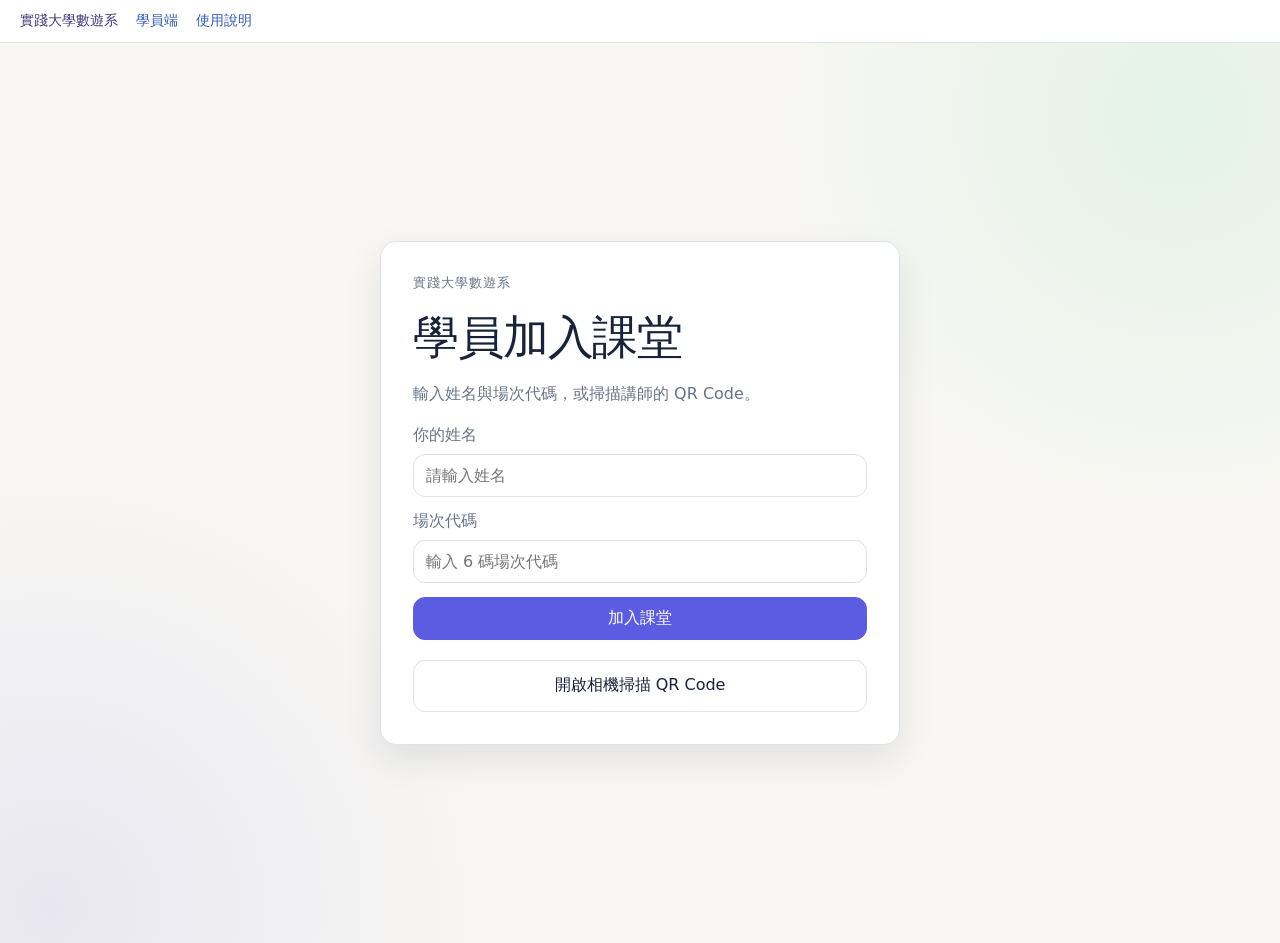
==== index.html @ 3b00f367 "Add student QR scanning and teacher access gate; preview danmaku in floating window" ====
<!doctype html>
<html lang="zh-Hant">
  <head>
    <meta charset="UTF-8" />
    <meta
      http-equiv="Content-Security-Policy"
      content="default-src 'self'; script-src 'self'; style-src 'self' 'unsafe-inline'; img-src 'self' data: blob: https:; media-src 'self' blob: https://*.supabase.co; connect-src 'self' https://*.supabase.co wss://*.supabase.co https://api.supabase.com https://api.openai.com http://127.0.0.1:* ws://127.0.0.1:*; font-src 'self' data:; object-src 'none'; base-uri 'self'; frame-ancestors 'none'; form-action 'self'"
    />
    <link rel="icon" type="image/svg+xml" href="./favicon.svg" />
    <meta name="viewport" content="width=device-width, initial-scale=1.0" />
    <title>實踐大學數遊系｜InterAct 互動教學</title>
    <script defer src="./config.js"></script>
    <script defer src="./web-loader.js?v=student-camera-6"></script>
    <script defer src="./web-presenter.js?v=student-camera-6"></script>
    <script defer src="./vendor/jsQR.js"></script>
    <script defer src="./assets/index-IaEKBqgW.js?v=student-camera-6"></script>
    <link rel="stylesheet" href="./assets/index-Dt1FxeBf.css">
  <link rel="stylesheet" href="./web.css?v=student-camera-6"></head>
  <body>
    <nav class="web-navigation" aria-label="網頁導覽"><strong class="department-brand">實踐大學數遊系</strong><a class="teacher-nav-link" href="#/presenter/new">講師端</a><a href="#/">學員端</a><a href="./使用說明.html" target="_blank" rel="noopener">使用說明</a></nav><div id="root"></div>
  </body>
</html>
---- assets/index-Dt1FxeBf.css ----
:root{--bg:#f8f7f3;--surface:#fff;--surface-subtle:#f1f1ee;--surface-strong:#18223a;--text:#18223a;--muted:#687386;--border:#dfe2e8;--border-strong:#c7ccd6;--primary:#5b5ce2;--primary-dark:#4647c7;--primary-soft:#efefff;--success:#288a62;--success-soft:#e8f6ef;--danger:#d4584e;--danger-dark:#b8423b;--danger-soft:#fff0ee;--share:#259d90;--share-dark:#1e7d73;--share-soft:#e8f8f5;--energy:#c78b20;--energy-dark:#9d6c13;--energy-soft:#fff4d6;--track:#eceef3;--focus-ring:#5b5ce247;--shadow-sm:0 2px 8px #18223a12;--shadow-md:0 14px 36px #18223a1a;--radius-sm:8px;--radius-md:12px;--radius-lg:16px;color:var(--text);font-synthesis:none;text-rendering:optimizelegibility;-webkit-font-smoothing:antialiased;background:0 0;font-family:Inter,Noto Sans TC,Microsoft JhengHei,system-ui,sans-serif}*{box-sizing:border-box}body{background:0 0;margin:0}.desktop-shell{min-height:100vh}.desktop-window-chrome{border-bottom:1px solid var(--border);z-index:50;background:#fffffff7;justify-content:space-between;align-items:center;height:34px;display:flex;position:fixed;top:0;left:0;right:0}.desktop-drag-handle{-webkit-app-region:drag;app-region:drag;color:var(--muted);cursor:move;touch-action:none;-webkit-user-select:none;user-select:none;flex:1;align-self:stretch;align-items:center;gap:7px;padding:0 10px;font-size:12px;font-weight:700;display:flex}.desktop-drag-handle .brand-logo{object-fit:contain;width:auto;height:20px}.desktop-window-actions{-webkit-app-region:no-drag;align-items:center;display:flex}.desktop-window-actions button{color:var(--text);background:0 0;border:0;border-radius:0;width:38px;min-height:33px;padding:0}.desktop-window-actions button:hover{background:var(--track)}.desktop-window-actions button:last-child:hover{background:var(--danger);color:#fff}button,input,select,textarea{font:inherit}button,.primary-link,.file-button{background:var(--primary);border:1px solid var(--primary);border-radius:var(--radius-md);color:#fff;cursor:pointer;touch-action:manipulation;justify-content:center;align-items:center;gap:8px;min-height:42px;padding:10px 14px;text-decoration:none;transition:background-color .16s,border-color .16s,box-shadow .16s,color .16s,transform .12s;display:inline-flex}button svg,.primary-link svg,.file-button svg{stroke-width:2px;flex:none}button:hover,.primary-link:hover,.file-button:hover{background:var(--primary-dark)}button:active,.primary-link:active,.file-button:active{filter:brightness(.96);transform:translateY(1px)}button:focus-visible,.primary-link:focus-visible,.file-button:focus-visible,input:focus-visible,textarea:focus-visible,summary:focus-visible{outline:3px solid var(--focus-ring);outline-offset:2px}button:disabled{cursor:not-allowed;opacity:.55}input,select,textarea{background:var(--surface);border:1px solid var(--border);border-radius:var(--radius-md);color:var(--text);width:100%;padding:11px 12px;transition:border-color .16s,box-shadow .16s}input:hover,select:hover,textarea:hover{border-color:var(--border-strong)}input:focus,select:focus,textarea:focus{border-color:var(--primary);box-shadow:0 0 0 3px var(--focus-ring);outline:none}textarea{resize:vertical;min-height:112px}label{color:var(--muted);text-align:left;gap:8px;display:grid}h1,h2,p{margin:0}h1{letter-spacing:-.025em;font-size:clamp(32px,4vw,44px);line-height:1.12}h2{letter-spacing:-.012em;font-size:18px;line-height:1.2}.home-page,.center-page,.participant-page{background:radial-gradient(circle at 92% 8%, #bfe8d059, transparent 25rem), radial-gradient(circle at 4% 96%, #5b5ce21a, transparent 28rem), var(--bg);min-height:100svh;padding:24px}.home-page,.center-page{justify-content:center;align-items:center;display:flex}.home-content{box-shadow:var(--shadow-md);background:#ffffffd1;border:1px solid #ffffffe0;border-radius:24px;max-width:820px;padding:clamp(28px,6vw,64px)}.lede{color:var(--muted);margin-top:18px;font-size:20px;line-height:1.6}.home-content h1{margin-top:12px}.home-content .eyebrow{color:var(--primary)}.home-actions,.join-form{gap:12px;margin-top:28px;display:flex}.home-actions{justify-content:center}.home-actions .join-form{width:min(100%,520px)}.home-actions .join-form input{flex:1}.home-actions>.primary-link{min-height:48px}.join-form input{min-width:220px}.join-form{margin-top:0}.panel{background:var(--surface);border:1px solid var(--border);border-radius:var(--radius-lg);box-shadow:var(--shadow-md);padding:20px}.form-panel{gap:20px;width:100%;max-width:520px;padding:32px;display:grid}.form-panel>h1{font-size:clamp(32px,5vw,46px)}.form-panel>button{min-height:52px}.manage-sessions-button{width:100%}.caption-setup-fields{border:1px solid var(--border);border-radius:var(--radius-md);gap:14px;margin:0;padding:16px;display:grid}.caption-setup-fields legend{color:var(--text);padding:0 6px;font-weight:800}.caption-language-row{grid-template-columns:repeat(2,minmax(0,1fr));gap:10px;display:grid}.caption-interpretation-toggle,.caption-language-options label{color:var(--text);align-items:center;gap:8px;display:flex}.caption-interpretation-toggle input,.caption-language-options input{accent-color:var(--primary);width:18px;height:18px}.caption-language-options{grid-template-columns:repeat(2,minmax(0,1fr));gap:8px;display:grid}.caption-cost-note{font-size:12px;line-height:1.5}.interpretation-audio-toggle{background:var(--primary-soft);border-radius:var(--radius-sm);border:1px solid #288e7140;padding:11px 12px}.form-heading-icon,.heading-icon,.metric-icon{background:var(--primary-soft);color:var(--primary);border-radius:10px;justify-content:center;align-items:center;display:inline-flex}.form-heading-icon{width:48px;height:48px}.heading-icon{width:28px;height:28px}.qr-heading-logo{object-fit:contain;width:20px;height:20px}.metric-icon{background:var(--success-soft);color:var(--success);width:34px;height:34px}.notice{background:var(--energy-soft);border-radius:var(--radius-md);color:var(--energy-dark);text-align:left;z-index:20;border:1px solid #c78b204d;gap:4px;max-width:520px;padding:12px 14px;display:grid;position:fixed;top:24px;left:24px}.eyebrow,.muted{color:var(--muted)}.eyebrow{letter-spacing:.08em;text-transform:uppercase;font-size:13px;font-weight:700}.error{color:var(--danger)}.success{color:var(--success)}.presenter-page{background:0 0;min-height:100svh;position:relative}.desktop-shell .center-page{padding-top:58px}.desktop-shell .presenter-page{overscroll-behavior:contain;touch-action:pan-y;gap:10px;height:100vh;min-height:0;padding:5px;display:grid;overflow:hidden auto}.desktop-shell .presenter-page:not(.controls-open){overflow-y:hidden}.desktop-shell .qr-floating{width:100%;min-width:0;max-height:none;position:static;top:auto;right:auto}.desktop-shell .presenter-page:not(.controls-open) .qr-panel,.desktop-shell .presenter-page:not(.controls-open) .qr-box{width:100%;min-width:0}.desktop-shell .presenter-page:not(.controls-open) .qr-box svg{width:156px;max-width:100%;height:auto}.desktop-shell .presenter-page.controls-open .qr-floating{width:100%}.desktop-shell .presenter-page.settings-open{grid-template-columns:minmax(0,680px) 420px}.desktop-shell .presenter-page.settings-open .qr-floating,.desktop-shell .presenter-page.settings-open .presenter-controls-overlay{grid-column:2}.desktop-shell .presenter-page.settings-open .presenter-settings-backdrop{background:0 0;justify-content:flex-start;align-items:flex-start;padding:5px 10px 5px 5px;inset:0 440px 0 0}.desktop-shell .presenter-page.settings-open .presenter-settings-modal{max-width:none;max-height:calc(100vh - 10px);overflow-y:auto}.desktop-shell .presenter-page.controls-open .qr-panel{justify-items:center;width:100%}.desktop-shell .presenter-page.controls-open .qr-panel .panel-heading{justify-content:center;width:100%;position:relative}.desktop-shell .presenter-page.controls-open .qr-window-actions{position:absolute;right:0}.desktop-shell .presenter-controls-overlay{width:100%;max-height:none;box-shadow:none;background:0 0;border:0;padding:0;position:static;top:auto;right:auto;overflow:visible}.desktop-shell .presenter-page.selecting-capture{padding:0;display:block;overflow:hidden}.stage{pointer-events:none;justify-content:center;align-items:center;min-height:100svh;padding:32px;display:flex;position:relative;overflow:hidden}.stage h1{color:#fff;text-align:center;max-width:900px;font-size:64px}.stage-image{object-fit:contain;max-width:100%;max-height:92svh}.presenter-controls-overlay{background:var(--bg);border-left:1px solid var(--border);overscroll-behavior:contain;z-index:3;gap:14px;width:360px;max-height:calc(100svh - 24px);padding:14px;display:grid;position:fixed;top:244px;right:16px;overflow:auto;box-shadow:-20px 0 48px #18223a33}.qr-floating{z-index:5;touch-action:manipulation;width:230px;position:fixed;top:16px;right:16px}.presenter-page.controls-open .qr-floating{width:360px}.presenter-page.controls-open .qr-panel{justify-items:center;width:100%}.presenter-page.controls-open .qr-panel .panel-heading{justify-content:center;width:100%}.qr-floating .qr-panel{grid-template-columns:minmax(0,1fr);gap:4px;padding:8px}.qr-floating .qr-panel>*{min-width:0}.qr-floating .qr-box,.qr-floating .join-url{justify-self:stretch;width:100%}.qr-floating .qr-box svg{width:172px;height:172px;display:block}.qr-floating .join-url{display:block}.panel-heading{justify-content:space-between;align-items:center;gap:12px;display:flex}.qr-panel .panel-heading{gap:8px}.qr-panel .panel-heading h2{white-space:nowrap;align-items:center;gap:6px;min-width:0;display:flex;overflow:hidden}.desktop-shell .qr-panel .panel-heading{-webkit-app-region:drag;app-region:drag;cursor:move;touch-action:none;-webkit-user-select:none;user-select:none}.desktop-shell .qr-box{cursor:pointer;touch-action:manipulation}.desktop-shell .qr-panel .panel-heading h2{white-space:nowrap;font-size:15px}.qr-window-actions{-webkit-app-region:no-drag;flex:none;align-items:center;gap:2px;margin-top:2px;margin-right:2px;display:flex}.qr-window-actions button{border-radius:var(--radius-sm);color:var(--text);background:0 0;border:0;justify-content:center;align-items:center;width:28px;min-height:30px;padding:0;display:flex}.qr-window-actions button:hover{background:var(--track)}.qr-window-actions button:last-child:hover{background:var(--danger);color:#fff}.code,.status{background:var(--track);color:var(--text);border-radius:999px;padding:4px 8px;font-size:13px;font-weight:700}.status.active{background:var(--success-soft);color:var(--success)}.status.stopped{background:var(--danger-soft);color:var(--danger-dark)}.qr-panel,.control-panel,.result-panel,.message-form{gap:12px;display:grid}.qr-box{justify-content:center;display:flex}.join-url{color:var(--muted);overflow-wrap:anywhere;text-align:center;font-size:12px}.desktop-shell .join-url{text-overflow:ellipsis;white-space:nowrap;font-size:12px;line-height:1.2;overflow:hidden}.ghost-button{background:var(--surface);border-color:var(--border);color:var(--text)}.ghost-button:hover{background:var(--surface-subtle);border-color:var(--border-strong)}.end-class-button{background:var(--surface);color:var(--danger);border-color:#d4584e6b;width:100%}.end-class-button:hover{background:var(--danger-soft);border-color:var(--danger)}.control-toggle-row{grid-template-columns:repeat(2,minmax(0,1fr));gap:8px;display:grid}.control-toggle-row button{min-width:0;padding:10px 6px;font-size:13px}.control-section{border-top:1px solid var(--border);gap:9px;padding-top:12px;display:grid}.control-section-label{color:var(--muted);letter-spacing:.06em;align-items:center;gap:6px;font-size:12px;font-weight:800;display:flex}.control-toggle{background:var(--surface);border-color:var(--border);color:var(--muted);text-align:left;grid-template-columns:18px minmax(0,1fr) auto;justify-content:stretch;gap:4px;display:grid}.control-toggle:hover{background:var(--surface-subtle);border-color:var(--border-strong)}.control-toggle b{background:var(--track);color:var(--muted);border-radius:999px;padding:3px 7px;font-size:11px}.control-toggle.is-active{background:var(--success-soft);color:var(--success);border-color:#288a6247}.control-toggle.is-active b{background:var(--surface);color:var(--success)}.control-action-grid{grid-template-columns:repeat(2,minmax(0,1fr));gap:8px;display:grid}.control-action-grid>:last-child:nth-child(odd){flex-direction:row;grid-column:1/-1;min-height:50px}.control-action{background:var(--surface);border-color:var(--border);color:var(--text);flex-direction:column;min-height:76px;padding:10px 8px;font-size:13px}.control-action:hover{background:var(--surface-subtle);border-color:var(--border-strong)}.control-action-icon{background:var(--track);border-radius:9px;justify-content:center;align-items:center;width:34px;height:34px;display:inline-flex}.share-action .control-action-icon{background:var(--share-soft);color:var(--share)}.share-action:hover{background:var(--share-soft);border-color:#259d9047}.energy-control-action .control-action-icon{background:var(--energy-soft);color:var(--energy)}.caption-control-action.is-active{background:var(--primary);border-color:var(--primary);color:#fff}.caption-control-action.is-active .control-action-icon{color:#fff;background:#ffffff2e}.caption-control-error{margin:0;font-size:12px;line-height:1.45}.live-caption-overlay{color:#fff;pointer-events:none;z-index:4;background:#0a0f1ceb;border:1px solid #fff3;justify-content:center;align-items:center;gap:14px;width:max-content;max-width:min(920px,100vw - 48px);padding:14px 18px;display:flex;position:fixed;left:50%;box-shadow:0 12px 32px #00000047}.live-caption-overlay.caption-position-bottom{top:auto;bottom:18px;transform:translate(-50%)}.live-caption-overlay.caption-position-top{top:18px;bottom:auto;transform:translate(-50%)}.live-caption-overlay.caption-position-center{top:50%;bottom:auto;transform:translate(-50%,-50%)}.live-caption-language{color:#b9f2e8;flex:none;align-items:center;gap:6px;font-size:13px;font-weight:800;display:inline-flex}.live-caption-overlay p{overflow-wrap:anywhere;text-align:center;white-space:normal;max-width:100%;margin:0;font-size:clamp(20px,2.4vw,32px);line-height:1.35}.participant-language-switcher{bottom:max(18px, env(safe-area-inset-bottom));right:max(18px, env(safe-area-inset-right));z-index:60;justify-items:end;gap:8px;display:grid;position:fixed}.participant-language-button{background:var(--surface-strong);box-shadow:var(--shadow-lg);color:#fff;border:1px solid #ffffff2e;border-radius:999px;align-items:center;gap:7px;min-height:48px;padding:10px 14px;display:inline-flex}.participant-language-menu{background:var(--surface);border:1px solid var(--border);border-radius:var(--radius-md);box-shadow:var(--shadow-lg);min-width:170px;padding:6px;display:grid;overflow:hidden}.participant-language-menu button{color:var(--text);text-align:left;background:0 0;border:0;justify-content:space-between;align-items:center;padding:10px 12px;display:flex}.participant-language-menu button:hover,.participant-language-menu button[aria-checked=true]{background:var(--primary-soft);color:var(--primary-dark)}.desktop-overlay-root .live-caption-overlay{border-radius:var(--radius-md);box-shadow:var(--shadow-sm);color:var(--text);z-index:3;background:#ffffffe0;border:1px solid #dfe2e8d9;align-items:center;width:max-content;max-width:min(1400px,100vw - 96px);padding:12px 18px;left:50%}.desktop-overlay-root .live-caption-overlay.caption-position-bottom{bottom:48px}.desktop-overlay-root .live-caption-overlay.caption-position-top{top:48px}.desktop-overlay-root .live-caption-language{color:var(--share-dark);font-size:16px}.desktop-overlay-root .live-caption-overlay p{width:auto;font-size:clamp(28px,3vw,48px)}.energy-control-action:hover{background:var(--energy-soft);border-color:#c78b204d}.control-footer-actions{gap:8px;display:grid}.stop-question-button{background:var(--surface);border-color:var(--border);color:var(--text)}.stop-question-button:hover{background:var(--surface-subtle);border-color:var(--border-strong)}.exit-ticket-button{background:var(--primary-soft);color:var(--primary-dark);border-color:#5b5ce240}.exit-ticket-button:hover{border-color:var(--primary);background:#e5e5ff}.question-history{gap:10px;padding:10px;display:grid}.question-history-toggle{background:var(--surface);border-color:var(--border);color:var(--text);text-align:left;grid-template-columns:22px minmax(0,1fr) auto 22px;width:100%;display:grid}.question-history-toggle:hover{background:var(--track)}.question-history-toggle strong{background:var(--track);text-align:center;border-radius:999px;min-width:24px;padding:2px 7px}.question-history-list{gap:6px;display:grid}.question-history-item{background:var(--surface);border-color:var(--border);color:var(--text);text-align:left;grid-template-columns:auto minmax(0,1fr) auto;justify-content:stretch;gap:2px;width:100%;min-height:48px;display:grid}.question-history-item:hover{background:var(--track)}.question-history-item.selected{background:var(--primary-soft);border-color:#5b5ce266}.question-history-item span,.question-history-item small{color:var(--muted);font-size:12px}.question-history-item small{text-align:right}.question-history-return{background:var(--surface-strong);border-color:var(--surface-strong);min-height:38px}.question-heading-actions{align-items:center;gap:8px;display:flex}.question-unanswered-draw{justify-content:center;align-items:center;width:48px;height:48px;padding:0;display:inline-flex}.file-button input{display:none}.metric{align-items:center;gap:8px;font-weight:700;display:flex}.metric-row{justify-content:space-between;align-items:center;display:flex}.metric-actions{align-items:center;gap:6px;display:flex}.metric-action{min-width:40px;min-height:36px;padding:6px}.buzzer-menu-button.active{background:var(--danger);border-color:var(--danger);color:#fff}.energy-action{color:var(--energy-dark)}.energy-action:hover{background:var(--energy-soft);border-color:#c78b2059}.participant-break{background:var(--energy-soft);border-color:var(--energy);align-items:center;gap:14px;display:flex}.participant-break-icon{background:var(--energy-dark);color:#fff;border-radius:50%;flex:none;justify-content:center;align-items:center;width:46px;height:46px;display:flex}.participant-break h2{margin:0;font-size:20px}.participant-break p{color:var(--muted);margin:4px 0 0}.danmaku-layer{pointer-events:none;z-index:2;position:fixed;inset:0;overflow:hidden}.danmaku-item{border-radius:var(--radius-md);box-shadow:var(--shadow-sm);color:var(--text);text-overflow:clip;white-space:nowrap;background:#ffffffe0;border:1px solid #dfe2e8d9;width:max-content;max-width:none;padding:8px 14px;font-size:24px;font-weight:700;animation-name:danmaku-move;animation-timing-function:linear;position:absolute;left:100%;overflow:visible}.danmaku-measure{visibility:hidden;animation:none;top:0;left:0}@keyframes danmaku-move{0%{transform:translate(0)}to{transform:translate(calc(-100vw - 100%))}}.option-results{gap:10px;display:grid}.bar-row{grid-template-columns:82px minmax(0,1fr) 60px;align-items:center;gap:8px;display:grid}.bar-track{background:var(--track);border-radius:999px;height:12px;overflow:hidden}.bar-fill{background:var(--primary);height:100%}.correct-option{background:var(--success);border-color:var(--success)}.correctness{background:var(--success-soft);border-radius:var(--radius-md);color:var(--success);border:1px solid #288a6233;justify-content:space-between;align-items:center;padding:12px;display:flex}.ai-analysis-panel,.analysis-content,.analysis-content section,.analysis-content details{gap:10px;display:grid}.ai-analysis-panel .panel-heading{align-items:flex-start}.ai-analysis-panel .panel-heading h2{align-items:center;gap:7px;display:flex}.analysis-content{border-top:1px solid var(--border);padding-top:12px}.analysis-content h3,.analysis-content h4{letter-spacing:0;margin:0}.analysis-content h3{font-size:16px}.analysis-content h4{margin-top:4px;font-size:14px}.analysis-content details{border-top:1px solid var(--border);padding-top:10px}.analysis-content summary{cursor:pointer;font-weight:700}.analysis-list{gap:6px;margin:0;padding-left:20px;display:grid}.ai-suggestion{background:var(--primary-soft);border-radius:var(--radius-md);border:1px solid #5b5ce240;flex-wrap:wrap;align-items:center;gap:8px;padding:10px;display:flex}.ai-suggestion .ghost-button{margin-left:auto}.modal-backdrop{overscroll-behavior:contain;touch-action:pan-y;z-index:10;background:#18223a9e;justify-content:center;align-items:flex-start;padding:24px;display:flex;position:fixed;inset:0;overflow-y:auto}.modal{background:var(--surface);border-radius:var(--radius-lg);border:1px solid #ffffff8c;gap:14px;width:100%;max-width:520px;margin:auto;padding:20px;display:grid;box-shadow:0 24px 72px #18223a40}.confirm-backdrop{z-index:40}.confirm-dialog{max-width:500px}.confirm-dialog-heading{grid-template-columns:42px minmax(0,1fr) 40px;align-items:flex-start;gap:12px;display:grid}.confirm-dialog-heading>span{background:var(--danger-soft);color:var(--danger);border-radius:10px;justify-content:center;align-items:center;width:42px;height:42px;display:inline-flex}.confirm-dialog-heading p{color:var(--muted);margin-top:6px;line-height:1.6}.confirm-dialog-actions{flex-wrap:wrap;justify-content:flex-end;gap:10px;display:flex}.confirm-dialog-actions>button{flex:140px}.danger-button{background:var(--danger);border-color:var(--danger)}.danger-button:hover{background:var(--danger-dark);border-color:var(--danger-dark)}.pause-button{background:var(--energy);border-color:var(--energy);color:#fff}.pause-button:hover{background:var(--energy-dark);border-color:var(--energy-dark);color:#fff}.danger-ghost-button{background:var(--surface);color:var(--danger);border-color:#d4584e6b}.danger-ghost-button:hover{background:var(--danger-soft);border-color:var(--danger)}.session-manager-modal{max-width:820px;max-height:min(780px,100svh - 48px);overflow:auto}.session-manager-heading-actions,.managed-session-actions{flex-wrap:wrap;align-items:center;gap:8px;display:flex}.session-manager-content,.session-manager-content>section,.managed-session-list{gap:12px;display:grid}.session-manager-content{gap:22px}.session-manager-content>section>h3{align-items:center;gap:8px;display:flex}.session-manager-content>section>h3 span{background:var(--track);border-radius:999px;padding:3px 7px;font-size:12px}.managed-session-item{border:1px solid var(--border);border-radius:var(--radius-md);grid-template-columns:minmax(0,1fr) auto;align-items:center;gap:14px;padding:14px;display:grid}.managed-session-meta{gap:6px;min-width:0;display:grid}.managed-session-meta>div{flex-wrap:wrap;align-items:center;gap:8px;display:flex}.managed-session-meta h3{overflow-wrap:anywhere}.managed-session-meta p,.session-manager-loading{color:var(--muted);font-size:13px}.session-manager-loading{justify-content:center;align-items:center;gap:8px;min-height:160px;display:flex}.status.ended{background:var(--track);color:var(--muted)}.question-modal{max-width:560px}.capture-preview{background:var(--surface-strong);border-radius:var(--radius-md);object-fit:contain;width:100%;max-height:280px}.type-grid{grid-template-columns:repeat(2,minmax(0,1fr));gap:8px;display:grid}.type-grid .send-screen-type{grid-column:auto}.selected-type{background:var(--primary);border-color:var(--primary);color:#fff}.selected-type:hover,.selected-type:focus-visible{background:var(--primary-dark);border-color:var(--primary-dark);color:#fff}.type-grid .ghost-button{min-height:48px}.option-editor{gap:10px;display:grid}.question-prompt-field{gap:7px;display:grid}.custom-quiz-editor{gap:14px;display:grid}.custom-quiz-settings-row{grid-template-columns:repeat(2,minmax(0,1fr));gap:12px;display:grid}.custom-quiz-settings-row label{gap:7px;font-weight:700;display:grid}.custom-quiz-hint{margin:-4px 0 0;font-size:13px}.custom-quiz-result .result-heading,.quiz-status-heading,.quiz-graded-item>div{justify-content:space-between;align-items:center;gap:16px;display:flex}.custom-quiz-result .eyebrow,.quiz-grading-note{align-items:center;gap:7px;display:flex}.custom-quiz-heading-actions{flex:none;align-items:center;gap:8px;display:flex}.custom-quiz-heading-actions .icon-button{border-radius:10px;min-width:38px;min-height:38px;padding:7px}.quiz-result-stats{grid-template-columns:repeat(3,1fr);gap:12px;margin:18px 0;display:grid}.quiz-result-stats>div{background:var(--surface-soft);border-radius:16px;flex-direction:column;padding:14px;display:flex}.quiz-result-stats strong{font-size:1.45rem}.quiz-attempt-list,.custom-quiz-form{gap:14px;display:grid}.presenter-quiz-review-hint{color:var(--muted);margin:0 0 12px;font-size:13px}.presenter-quiz-inline-review{max-height:440px;margin-bottom:18px;padding-right:4px;overflow:auto}.presenter-quiz-review-list{gap:12px;display:grid}.presenter-quiz-review-item{background:var(--surface-soft);border:1px solid var(--border);border-radius:14px;gap:12px;padding:14px;display:grid}.presenter-quiz-question-heading{grid-template-columns:28px minmax(0,1fr) auto;align-items:flex-start;gap:10px;line-height:1.45;display:grid}.presenter-quiz-question-heading>span{background:var(--primary);color:#fff;border-radius:50%;place-items:center;width:28px;height:28px;font-size:13px;display:grid}.presenter-quiz-question-heading small{color:var(--muted);white-space:nowrap}.presenter-quiz-options{gap:8px;display:grid}.presenter-quiz-options button{border-color:var(--border);color:var(--text);text-align:left;background:#fff;justify-content:flex-start;align-items:center;gap:10px;width:100%;min-height:42px;padding:9px 12px;font-weight:500;display:flex}.presenter-quiz-options button.selected{background:var(--primary-soft);border-color:var(--primary);color:var(--primary)}.presenter-answer-marker{border:1px solid;border-radius:50%;flex:0 0 22px;place-items:center;width:22px;height:22px;display:grid}.presenter-reference-answer{gap:8px;display:grid}.presenter-reference-answer label{color:var(--muted);font-size:13px;font-weight:700}.presenter-reference-answer textarea{min-height:76px}.presenter-reference-answer button{justify-self:end}.custom-quiz-review-backdrop{z-index:120;background:#18223aad;justify-content:center;align-items:center;padding:3vh 3vw;display:flex;position:fixed;inset:0}.custom-quiz-review-modal{background:var(--surface);border:1px solid #ffffffa6;border-radius:22px;grid-template-rows:auto minmax(0,1fr);width:80vw;height:80vh;display:grid;overflow:hidden;box-shadow:0 28px 90px #18223a59}.custom-quiz-review-modal>header{border-bottom:1px solid var(--border);justify-content:space-between;align-items:flex-start;gap:18px;padding:18px 20px;display:flex}.custom-quiz-review-modal h2,.custom-quiz-review-modal h3,.custom-quiz-review-modal p{margin:0}.custom-quiz-review-content{grid-template-columns:minmax(280px,.8fr) minmax(360px,1.2fr);gap:18px;min-height:0;padding:18px;display:grid}.custom-quiz-source-panel,.custom-quiz-question-panel{background:var(--surface-soft);border:1px solid var(--border);border-radius:16px;min-height:0;padding:16px;overflow:auto}.custom-quiz-source-panel img{border-radius:12px;max-width:100%;height:auto;margin-top:12px;display:block}.custom-quiz-question-panel>h3{margin-bottom:12px}.custom-quiz-native-page{background:var(--background);grid-template-rows:auto minmax(0,1fr);height:100vh;display:grid;overflow:hidden}.custom-quiz-native-page>header{-webkit-app-region:drag;background:var(--surface);border-bottom:1px solid var(--border);justify-content:space-between;align-items:flex-start;gap:18px;padding:18px 22px;display:flex}.custom-quiz-native-page>header h1,.custom-quiz-native-page>header p{margin:0}.custom-quiz-native-page>header h1{margin-top:4px;font-size:clamp(1.35rem,2vw,2rem)}.custom-quiz-native-page>header button{-webkit-app-region:no-drag}.custom-quiz-native-content{grid-template-columns:minmax(320px,.85fr) minmax(440px,1.15fr);gap:20px;min-height:0;padding:20px;display:grid}.custom-quiz-native-content .custom-quiz-source-panel,.custom-quiz-native-content .custom-quiz-question-panel{background:var(--surface)}.custom-quiz-native-content h2{margin:0 0 12px}.custom-quiz-native-error,.custom-quiz-native-loading{margin:24px}.quiz-attempt-list article,.quiz-graded-item,.custom-quiz-item{border:1px solid var(--border);background:#fff;border-radius:16px;padding:16px}.quiz-attempt-list article>div{justify-content:space-between;gap:12px;display:flex}.quiz-attempt-list p,.quiz-graded-item p,.quiz-overall-feedback{margin:8px 0 0}.participant-custom-quiz{gap:18px;display:grid}.quiz-status-heading{justify-content:flex-start}.quiz-status-heading h2,.quiz-status-heading p{margin:0}.quiz-total-score{color:var(--primary);margin-left:auto;font-size:1.7rem}.custom-quiz-item{min-width:0;margin:0}.custom-quiz-item legend{align-items:flex-start;gap:10px;width:100%;padding:0 4px 10px;font-weight:650;display:flex}.custom-quiz-item legend>span{background:var(--primary);color:#fff;border-radius:50%;flex:0 0 30px;place-items:center;width:30px;height:30px;display:grid}.custom-quiz-item legend small{color:var(--muted);white-space:nowrap;margin-left:auto}.custom-quiz-item>input,.custom-quiz-item>textarea{width:100%}.quiz-choice-list{gap:9px;display:grid}.quiz-choice-list label{border:1px solid var(--border);cursor:pointer;border-radius:13px;align-items:center;gap:10px;padding:12px 14px;display:flex}.quiz-choice-list input[type=radio]{accent-color:var(--primary);flex:0 0 20px;width:20px;height:20px;min-height:20px;margin:0;padding:0}.quiz-choice-list label>span{flex:auto;min-width:0;line-height:1.45}.quiz-choice-list label.selected{background:var(--primary-soft);border-color:var(--primary)}.option-edit-row{grid-template-columns:minmax(0,1fr) 44px;gap:8px;display:grid}.icon-button{min-height:40px;padding:8px}.capture-selection-layer{cursor:crosshair;overscroll-behavior:none;touch-action:none;-webkit-user-select:none;user-select:none;z-index:100;position:fixed;inset:0}.capture-selection-hint{color:#fff;background:#18223ae0;border:1px solid #fff3;border-radius:999px;padding:10px 16px;font-weight:700;position:fixed;top:20px;left:50%;transform:translate(-50%)}.capture-selection-box{border:2px solid var(--primary);background:#5b5ce224;position:fixed;box-shadow:0 0 0 9999px #18223a17}.modal-actions{justify-content:flex-end;gap:10px;display:flex}.participant-page{gap:18px;max-width:720px;margin:0 auto;padding-top:32px;display:grid}.participant-live-captions{background:var(--surface-strong);color:#fff;gap:14px;display:grid}.participant-caption-heading{justify-content:space-between;align-items:center;display:flex}.participant-caption-heading>span{color:#b9f2e8;align-items:center;gap:7px;font-weight:800;display:inline-flex}.participant-caption-heading select{color:#fff;background:#ffffff1f;border-color:#ffffff3d;max-width:180px;padding:8px 10px}.participant-caption-heading option{color:var(--text)}.participant-live-captions>p{min-height:33px;font-size:22px;font-weight:750;line-height:1.5}.participant-interpretation-audio{gap:12px;display:grid}.participant-interpretation-heading{justify-content:space-between;align-items:center;display:flex}.participant-interpretation-heading>span{color:var(--primary-dark);align-items:center;gap:7px;font-weight:850;display:inline-flex}.participant-interpretation-heading .interpretation-speaker-test{color:var(--success);background:0 0;border:0;border-radius:50%;justify-content:center;align-items:center;width:36px;height:36px;padding:0;display:inline-flex}.participant-interpretation-heading .interpretation-speaker-test:hover,.participant-interpretation-heading .interpretation-speaker-test:focus-visible{background:var(--success-soft)}.participant-interpretation-audio label{gap:6px;display:grid}.participant-interpretation-audio button{justify-self:start}.interpretation-language-buttons{flex-wrap:wrap;gap:8px;display:flex}.interpretation-language-buttons button{min-height:40px;padding:8px 12px}.interpretation-language-buttons button.is-active{background:var(--primary);border-color:var(--primary);color:#fff}.participant-interpretation-audio>p{font-size:13px}.interpretation-playing-icon{color:var(--success)}@media (width<=560px){.caption-language-row,.caption-language-options{grid-template-columns:1fr}.live-caption-overlay{flex-direction:column;align-items:stretch;gap:6px}}.student-social-links{z-index:30;align-items:center;gap:8px;display:flex;position:fixed;top:14px;right:14px}.student-social-link{border:1px solid var(--border);box-shadow:var(--shadow-sm);background:#ffffffeb;border-radius:50%;justify-content:center;align-items:center;width:38px;height:38px;transition:box-shadow .16s,transform .16s;display:inline-flex}.student-social-link:hover{box-shadow:var(--shadow-md);transform:translateY(-1px)}.student-social-link:focus-visible{outline:3px solid var(--focus-ring);outline-offset:2px}.student-social-link svg{fill:currentColor;width:22px;height:22px}.student-social-link.facebook{color:#1877f2}.student-social-link.youtube{color:red}.student-social-link .youtube-play{fill:#fff}.student-social-link.viewsonic img{object-fit:contain;width:30px;height:30px}.participant-header{background:var(--surface);border:1px solid var(--border);border-left:5px solid var(--primary);border-radius:var(--radius-md);box-shadow:var(--shadow-sm);flex-wrap:wrap;justify-content:space-between;align-items:center;gap:12px;padding:16px 18px;display:flex}.participant-header-side{align-items:center;gap:10px;margin-left:auto;display:flex}.participant-hand{background:var(--surface-muted,#eef1f6);border:1px solid var(--border);color:inherit;cursor:pointer;border-radius:999px;align-items:center;gap:6px;min-height:44px;padding:0 16px;display:flex}.participant-hand.is-raised{color:#23262f;background:#ffb020;border-color:#ffb020}.participant-standing{flex-wrap:wrap;align-items:center;gap:8px;font-size:14px;display:flex}.participant-score{color:#fff;background:#e8492f;border-radius:999px;padding:3px 10px;font-weight:600}.participant-rank{color:var(--text-muted,#687386);font-variant-numeric:tabular-nums}.participant-badges{gap:2px;display:flex}.participant-header h1{letter-spacing:0;font-size:24px;line-height:1.45}.participant-exit-ticket-priority .exit-ticket-panel{border:2px solid var(--primary);box-shadow:0 12px 30px #5b5ce229}.participant-ended-page{align-content:start;padding-bottom:48px}.participant-ended-hero{background:radial-gradient(circle at 88% 12%, #bfe8d08c, transparent 14rem), linear-gradient(145deg, var(--primary-soft), var(--surface));box-shadow:var(--shadow-md);text-align:center;border:1px solid #5b5ce22e;border-radius:24px;justify-items:center;padding:clamp(32px,8vw,58px) 24px;display:grid}.participant-ended-icon{background:var(--primary);color:#fff;border-radius:18px;justify-content:center;align-items:center;width:64px;height:64px;margin-bottom:18px;display:inline-flex;transform:rotate(-4deg);box-shadow:0 12px 28px #5b5ce23d}.participant-ended-hero .eyebrow{color:var(--primary-dark);font-weight:800}.participant-ended-hero h1{margin:8px 0 12px;font-size:clamp(44px,12vw,68px)}.participant-ended-hero>p:last-child{color:var(--muted);font-size:18px}.participant-summary-panel{border-top:4px solid var(--primary);gap:22px;display:grid}.participant-ended-shared-panel{border-top:4px solid var(--success)}.participant-summary-heading{align-items:center;gap:12px;display:flex}.participant-summary-heading .heading-icon{width:42px;height:42px}.participant-summary-heading .eyebrow{color:var(--primary);letter-spacing:.08em;text-transform:uppercase;font-size:12px;font-weight:800}.participant-summary-heading h2{margin-top:3px}.participant-summary-content,.participant-summary-section{gap:10px;display:grid}.participant-summary-content{gap:20px}.participant-summary-lead{background:var(--primary-soft);border-radius:var(--radius-md);color:var(--text);padding:18px;font-size:18px;font-weight:700;line-height:1.7}.participant-summary-section{border-top:1px solid var(--border);padding-top:18px}.participant-summary-section h3{align-items:center;gap:8px;margin:0;font-size:16px;display:flex}.participant-summary-section p,.participant-summary-section li{color:var(--muted);line-height:1.75}.participant-summary-section ul{gap:8px;margin:0;padding-left:22px;display:grid}.participant-summary-pending{background:var(--surface-subtle);border-radius:var(--radius-md);color:var(--muted);align-items:center;gap:12px;padding:18px;line-height:1.6;display:flex}.participant-summary-pending svg{color:var(--primary);flex:none}.session-closed-card{text-align:center;justify-items:center}.participant-image{background:var(--surface);border:1px solid var(--border);border-radius:var(--radius-lg);box-shadow:var(--shadow-sm);object-fit:contain;width:100%;max-height:50svh}.participant-question,.choice-list,.multi-choice-form,.multi-choice-list,.short-answer-form{gap:12px;display:grid}.multi-select-setting,.multi-choice-option{align-items:center;gap:10px;display:flex}.multi-select-setting{justify-content:flex-start;font-weight:700}.multi-select-setting input,.multi-choice-option input{width:18px;height:18px;margin:0}.multi-choice-option{background:var(--surface);border:1px solid var(--border);border-radius:var(--radius-md);cursor:pointer;min-height:48px;padding:12px 14px}.multi-choice-option.selected{background:var(--primary-soft);border-color:var(--primary);color:var(--primary-dark)}.choice-list button{background:var(--surface);border-color:var(--border);color:var(--text);text-align:left;justify-content:flex-start;width:100%;min-height:52px;padding-inline:16px}.choice-list button:hover{background:var(--primary-soft);border-color:var(--primary);color:var(--primary-dark)}.message-form{border-top:4px solid var(--primary)}.message-limit{color:var(--muted);font-size:13px;line-height:1.5}.message-limit.over-limit{color:var(--danger);font-weight:700}.message-form>button,.participant-question form>button,.exit-ticket-form>button{min-height:50px}.audio-recorder,.audio-response-card,.audio-result-list,.audio-result-item{gap:8px;display:grid}.recording-button{width:100%;min-height:72px}.recording-button.active{background:var(--danger);border-color:var(--danger);color:#fff}.audio-response-card,.audio-result-item{background:var(--surface);border:1px solid var(--border);border-radius:var(--radius-md);color:var(--text);align-content:start;padding:12px}.audio-response-card audio,.audio-result-item audio{width:min(100%,440px);max-width:440px;height:40px}.audio-feedback-heading{justify-content:space-between;align-items:center;gap:12px;display:flex}.audio-feedback-heading h3,.audio-feedback-heading p,.audio-feedback-summary,.audio-analysis-grid p,.audio-feedback-section ul{margin:0}.audio-feedback-summary{font-weight:650;line-height:1.55}.audio-analysis-grid{grid-template-columns:repeat(3,minmax(0,1fr));gap:8px;display:grid}.audio-analysis-grid>div{background:var(--surface-subtle);border-left:3px solid var(--primary);padding:8px 10px}.audio-analysis-grid strong,.audio-feedback-section>strong{color:var(--primary-dark);margin-bottom:3px;font-size:13px;display:block}.audio-analysis-grid p,.audio-feedback-section li,.audio-response-card details,.audio-result-item details{font-size:14px;line-height:1.5}.audio-feedback-section ul{padding-left:20px}.audio-response-card details,.audio-result-item details{border-top:1px solid var(--border);padding-top:7px}.audio-score{color:var(--primary-dark);align-items:baseline;gap:4px;display:flex}.audio-score strong{font-size:30px;line-height:1}.audio-result-heading{justify-content:space-between;align-items:center;gap:12px;display:flex}.audio-result-score{background:var(--primary-soft);color:var(--primary-dark);border-radius:6px;padding:4px 8px;font-weight:800}@media (width<=640px){.audio-analysis-grid{grid-template-columns:minmax(0,1fr)}}@keyframes spin{to{transform:rotate(360deg)}}.detected-question{margin:10px 0;font-size:18px;font-weight:700}.exit-ticket-panel,.exit-ticket-form{gap:12px;display:grid}.exit-ticket-question{border:1px solid var(--border);border-radius:var(--radius-md);gap:12px;margin:0;padding:14px;display:grid}.exit-ticket-question legend,.exit-ticket-question-title{color:var(--text);font-weight:700;line-height:1.5}.exit-ticket-question legend{padding:0 6px}.exit-ticket-question legend span,.exit-ticket-question-title b{background:var(--track);color:var(--muted);border-radius:6px;margin-right:8px;padding:3px 6px;font-size:12px}.exit-ticket-submitted{gap:8px;display:grid}.exit-ticket-heading{justify-content:space-between;align-items:center;gap:12px;display:flex}.exit-ticket-heading span{background:var(--primary-soft);color:var(--primary-dark);border-radius:999px;padding:5px 9px;font-size:13px;font-weight:700}.exit-ticket-prompt{margin:0;font-size:18px;font-weight:700;line-height:1.55}.star-rating{grid-template-columns:repeat(5,48px);justify-content:center;gap:6px;display:grid}.star-rating button{color:#b8bdc7;background:0 0;border:0;min-height:48px;padding:6px}.star-rating button.selected{color:var(--energy)}.exit-ticket-result{gap:12px;display:grid}.exit-ticket-rating-summary{background:var(--energy-soft);border-radius:var(--radius-md);color:var(--energy-dark);border:1px solid #c78b204d;align-items:center;gap:10px;padding:12px;display:flex}.exit-ticket-rating-summary div{gap:2px;display:grid}.exit-ticket-rating-summary strong{font-size:24px}.exit-ticket-rating-summary span,.exit-ticket-response-heading span{color:var(--muted);font-size:12px}.rating-distribution{grid-template-columns:repeat(5,minmax(0,1fr));gap:5px;display:grid}.rating-distribution div{background:var(--track);text-align:center;border-radius:6px;gap:3px;padding:7px 3px;display:grid}.rating-distribution span{color:var(--muted);font-size:11px}.exit-ticket-response-heading{border-top:1px solid var(--border);align-items:flex-start;gap:8px;padding-top:12px;display:flex}.exit-ticket-response-heading div{gap:3px;display:grid}.exit-ticket-response-heading p{font-size:14px;font-weight:700;line-height:1.45}.exit-ticket-response-list{gap:0;max-height:280px;margin:0;padding:0;list-style:none;display:grid;overflow-y:auto}.exit-ticket-response-list li{border-top:1px solid var(--border);gap:4px;padding:9px 2px;display:grid}.exit-ticket-response-list li strong{font-size:12px}.exit-ticket-response-list li span{line-height:1.5}.modal-heading,.field-label-with-icon,.shared-content-heading,.shared-content-actions{align-items:center;display:flex}.modal-heading{justify-content:space-between}.modal-heading>div{gap:4px;display:grid}.field-label-with-icon,.shared-content-heading{gap:7px}.shared-content-heading{justify-content:space-between}.shared-content-heading>div{align-items:center;gap:7px;display:flex}.shared-content-toggle{min-height:36px;padding:6px 10px;font-size:13px}.text-dispatch-modal{max-width:620px}.presenter-settings-backdrop{z-index:45}.presenter-settings-modal{max-width:680px}.presenter-settings-modal .modal-heading h2,.presenter-settings-section-heading,.presenter-settings-section-heading>span,.microphone-meter-row{align-items:center;display:flex}.presenter-settings-modal .modal-heading h2{gap:8px}.presenter-settings-section{background:var(--surface-subtle);border:1px solid var(--border);border-radius:var(--radius-md);gap:12px;padding:14px;display:grid}.presenter-settings-section-heading{justify-content:space-between}.presenter-settings-section-heading>span{color:var(--text);gap:7px;font-size:14px;font-weight:800}.settings-refresh-button{min-height:32px;padding:5px 9px;font-size:12px}.microphone-meter-row{gap:10px}.microphone-meter-row>span:first-child{color:var(--muted);flex:none;font-size:12px;font-weight:700}.microphone-meter{background:var(--track);border-radius:999px;flex:1;height:9px;overflow:hidden}.microphone-meter>span{background:linear-gradient(90deg, var(--success), var(--energy));border-radius:inherit;min-width:2px;height:100%;transition:width 80ms linear;display:block}.compact-error{margin:0;font-size:12px}.shared-content-section,.shared-content-list{gap:10px;display:grid}.shared-content-item{background:var(--primary-soft);border:1px solid #5b5ce23d;border-left:4px solid var(--primary);border-radius:var(--radius-md);gap:12px;padding:14px;display:grid}.shared-content-item p{white-space:pre-wrap;word-break:break-word;line-height:1.65}.shared-content-actions{flex-wrap:wrap;gap:8px}.shared-content-time{color:var(--muted);align-items:center;gap:5px;margin-left:auto;font-size:12px;display:inline-flex}.participant-history-section{gap:10px;display:grid}.participant-history-heading,.participant-history-heading>div,.participant-history-answer,.participant-history-audio>p,.participant-history-quiz>p{align-items:center;display:flex}.participant-history-heading{justify-content:space-between}.participant-history-heading>div{gap:8px}.participant-history-heading h2{margin:0;font-size:20px}.participant-history-heading>button{min-height:38px}.participant-history-list{gap:8px;display:grid}.participant-history-item{background:var(--surface);border:1px solid var(--border);border-radius:var(--radius-md);overflow:hidden}.participant-history-toggle{background:var(--surface);color:var(--text);text-align:left;border:0;border-radius:0;grid-template-columns:minmax(70px,auto) minmax(0,1fr) 22px;width:100%;min-height:54px;padding:10px 14px;display:grid}.participant-history-toggle:hover{background:var(--track)}.participant-history-toggle span{color:var(--muted);font-size:13px}.participant-history-toggle strong{text-overflow:ellipsis;white-space:nowrap;overflow:hidden}.participant-history-body{border-top:1px solid var(--border);gap:12px;padding:14px;display:grid}.participant-history-body>img{border-radius:var(--radius-sm);object-fit:contain;width:100%;max-height:45svh}.participant-history-answer,.participant-history-audio>p,.participant-history-quiz>p{gap:7px;margin:0}.participant-history-audio,.participant-history-quiz{gap:10px;display:grid}.participant-history-audio audio{width:100%;height:42px}.participant-history-audio small,.participant-history-quiz small{color:var(--muted);line-height:1.5}.participant-history-quiz>div{border-top:1px solid var(--border);gap:4px;padding-top:10px;display:grid}.participant-history-quiz>div p{margin:0}@media (width<=640px){.participant-history-heading{align-items:flex-start}.participant-history-heading h2{font-size:18px}.participant-history-toggle{grid-template-columns:minmax(0,1fr) 22px}.participant-history-toggle span{grid-column:1}.participant-history-toggle strong{white-space:normal;grid-column:1}.participant-history-toggle svg{grid-area:1/2/span 2}}.lottery-overlay{color:#fff;pointer-events:none;z-index:200;background:#18223af0;justify-content:center;align-items:center;display:flex;position:fixed;inset:0;overflow:hidden}.lottery-overlay.interactive{pointer-events:auto}.lottery-content{text-align:center;z-index:2;flex-direction:column;align-items:center;gap:16px;max-width:90vw;display:flex;position:relative}.lottery-content svg{color:#ffc94a}.lottery-content p{color:#cbd1e0;font-size:28px;font-weight:700}.lottery-content strong{overflow-wrap:anywhere;max-width:100%;font-size:72px;line-height:1.05}.lottery-name-button{color:#fff;overflow-wrap:anywhere;background:0 0;border:0;max-width:90vw;min-height:0;padding:8px 18px;font-size:72px;font-weight:700;line-height:1.05}.lottery-name-button:hover,.lottery-name-button:focus-visible{background:#ffffff1a}.lottery-content small{color:#aeb7cc;font-size:16px}.lottery-rays{border:2px solid #5b5ce26b;border-radius:50%;width:min(64vw,64vh);height:min(64vw,64vh);position:absolute}.lottery-overlay.revealed .lottery-rays{border-color:#ffc94a9e;animation:1.5s ease-out infinite lottery-pulse}.celebration-piece{animation:2.7s linear infinite celebration-fall;animation-delay:calc(var(--piece-index) * -.13s);background:var(--primary);height:18px;left:calc(2% + var(--piece-index) * 5.4%);transform:rotate(calc(var(--piece-index) * 23deg));width:8px;position:absolute;top:-24px}.celebration-piece:nth-child(3n){background:#ffc94a}.celebration-piece:nth-child(3n+1){background:#4ed7c5}.celebration-piece:nth-child(3n+2){background:#ff7f70}.buzzer-overlay{background:var(--surface-strong);color:#fff;z-index:210;justify-content:center;align-items:center;display:flex;position:fixed;inset:0;overflow:hidden}.buzzer-close{color:#fff;cursor:pointer;z-index:3;background:#ffffff1f;border:0;border-radius:999px;justify-content:center;align-items:center;width:46px;height:46px;display:flex;position:absolute;top:20px;left:50%;transform:translate(-50%)}.buzzer-close:hover,.buzzer-close:active{background:#ffffff3d}.presenter-action-error{margin:12px 16px 0}.buzzer-content{text-align:center;z-index:2;flex-direction:column;align-items:center;gap:18px;max-width:92vw;display:flex;position:relative}.buzzer-content>svg{color:#ffc94a}.buzzer-content p{color:#fff;font-size:28px;font-weight:800}.buzzer-content strong{overflow-wrap:anywhere;max-width:90vw;font-size:72px;line-height:1.05}.buzzer-content small{color:#cbd1e0;font-size:16px}.buzzer-button{aspect-ratio:1;background:var(--danger);color:#fff;touch-action:manipulation;-webkit-user-select:none;user-select:none;border:16px solid #ff8379;border-radius:50%;flex-direction:column;justify-content:center;align-items:center;gap:8px;width:min(72vw,340px);max-height:44vh;padding:24px;display:flex;box-shadow:0 18px #98352f,0 28px 54px #00000073}.buzzer-button span{font-size:32px;font-weight:900}.buzzer-button:not(:disabled):active{translate:0 12px;box-shadow:0 6px #98352f,0 14px 28px #00000061}.buzzer-button:disabled{cursor:default;opacity:1}.buzzer-button.waiting{background:var(--muted);border-color:#9da6b7;box-shadow:0 18px #444d5e,0 28px 54px #00000073}.buzzer-button.waiting:not(:disabled):active{box-shadow:0 6px #444d5e,0 14px 28px #00000061}.buzzer-rings{border:3px solid #ff837994;border-radius:50%;width:min(68vw,68vh);height:min(68vw,68vh);position:absolute}.buzzer-overlay.active .buzzer-rings{animation:1.15s ease-out infinite buzzer-pulse}.buzzer-overlay.revealed .buzzer-rings{border-color:#ffc94aa3;animation:1.5s ease-out infinite lottery-pulse}@keyframes buzzer-pulse{0%{opacity:.95;transform:scale(.72)}to{opacity:0;transform:scale(1.18)}}@media (width<=520px){.buzzer-content strong{font-size:42px}.buzzer-button{border-width:12px;width:min(76vw,300px);max-height:38vh}.buzzer-button span{font-size:28px}}@keyframes lottery-pulse{0%{opacity:.9;transform:scale(.8)}to{opacity:0;transform:scale(1.45)}}@keyframes celebration-fall{0%{translate:0 -10vh}to{translate:30px 115vh;rotate:560deg}}.word-cloud-page{background:var(--surface-strong);color:#f7f8fc;flex-direction:column;height:100vh;padding:58px 34px 26px;display:flex;overflow:hidden}.word-cloud-header{border-bottom:1px solid #ffffff24;justify-content:space-between;align-items:flex-end;gap:24px;padding-bottom:16px;display:flex}.word-cloud-header>div:first-child{gap:6px;display:grid}.word-cloud-header p,.word-cloud-tools>span{color:#b9c1d2;align-items:center;gap:7px;font-size:13px;font-weight:700;display:flex}.word-cloud-header h1{color:#fff;font-size:26px}.word-cloud-tools{flex-wrap:wrap;justify-content:flex-end;align-items:center;gap:10px;display:flex}.segmented-control{border-radius:var(--radius-md);background:#ffffff12;border:1px solid #ffffff24;padding:3px;display:flex}.segmented-control button{color:#c5cbda;background:0 0;border:0;border-radius:5px;min-height:34px;padding:6px 12px}.segmented-control button.selected{background:var(--surface);color:var(--surface-strong)}.word-cloud-canvas{flex:auto;min-height:0;position:relative;overflow:hidden}.word-cloud-word{letter-spacing:0;text-shadow:0 2px 18px #0000004d;white-space:nowrap;font-weight:700;line-height:1;transition:color .3s,font-size .5s,transform .6s;position:absolute}.word-cloud-empty{color:#929db4;font-size:22px;position:absolute;top:50%;left:50%;transform:translate(-50%,-50%)}.word-cloud-error{color:#ffd6d0;background:#c640362e;border:1px solid #ff7f6e73;margin:0 28px 12px;padding:10px 14px}.session-report-page{background:var(--bg);min-height:100vh;padding:64px 34px 48px}.report-header{border-bottom:1px solid var(--border);justify-content:space-between;align-items:flex-end;gap:24px;max-width:1240px;margin:0 auto;padding-bottom:20px;display:flex}.report-header h1{align-items:center;gap:10px;margin:6px 0 8px;font-size:28px;display:flex}.report-actions{flex-wrap:wrap;gap:10px;display:flex}.report-mode-picker{border:1px solid var(--border);text-align:left;border-radius:12px;flex-direction:column;gap:10px;max-width:460px;margin:4px 0 16px;padding:14px 16px;display:flex}.report-mode-picker legend{padding:0 6px;font-size:.85rem;font-weight:600}.report-mode-picker label{cursor:pointer;grid-template-columns:auto 1fr;align-items:baseline;gap:2px 10px;display:grid}.report-mode-picker input{grid-row:span 2;margin:0}.report-mode-label{font-weight:600}.report-mode-hint{color:var(--muted);grid-column:2;font-size:.8rem}.report-loading{text-align:center;flex-direction:column;justify-content:center;align-items:center;gap:14px;display:flex}.report-loading h1{font-size:28px}.spin{animation:.9s linear infinite spin}.report-inline-error{max-width:1240px;margin:14px auto 0}.report-metrics{grid-template-columns:repeat(5,minmax(0,1fr));gap:12px;max-width:1240px;margin:20px auto;display:grid}.report-metrics article{background:var(--surface);border:1px solid var(--border);border-radius:var(--radius-md);box-shadow:var(--shadow-sm);grid-template-columns:24px minmax(0,1fr);align-items:center;gap:6px;min-height:96px;padding:14px;display:grid}.report-metrics article svg{color:var(--primary);grid-row:span 2}.report-metrics article span{color:var(--muted);font-size:13px}.report-metrics article strong{font-size:22px}.report-section{border-bottom:1px solid var(--border);gap:12px;max-width:1240px;margin:0 auto;padding:24px 4px;display:grid}.report-summary-band{background:var(--surface);border:1px solid var(--border);border-left:4px solid var(--primary);max-width:1240px;padding:22px 24px}.report-section-heading{justify-content:space-between;align-items:center;gap:16px;display:flex}.report-section h3{margin:8px 0 0;font-size:15px}.report-lead{font-size:17px;font-weight:700;line-height:1.7}.engagement-badge{white-space:nowrap;border-radius:999px;padding:6px 10px;font-size:13px;font-weight:700}.engagement-badge.high{background:var(--success-soft);color:var(--success)}.engagement-badge.medium{background:var(--energy-soft);color:var(--energy-dark)}.engagement-badge.low{background:var(--danger-soft);color:var(--danger-dark)}.report-two-column{grid-template-columns:repeat(2,minmax(0,1fr));gap:32px;max-width:1240px;margin:0 auto;display:grid}.report-list{gap:8px;margin:0;padding-left:22px;line-height:1.6;display:grid}.report-table-wrap{border:1px solid var(--border);overscroll-behavior:contain;touch-action:pan-x pan-y;overflow-x:auto}.report-table{border-collapse:collapse;width:100%;min-width:820px}.report-table th,.report-table td{border-bottom:1px solid var(--border);text-align:left;vertical-align:top;padding:11px 12px;line-height:1.5}.report-table th{background:var(--surface-strong);color:#fff;font-size:13px}.report-table tr:nth-child(2n) td{background:var(--surface-subtle)}@media (any-pointer:coarse){.desktop-window-chrome{height:48px}.desktop-window-actions button{width:48px;min-height:47px}.desktop-shell .center-page{padding-top:68px}button,.primary-link,.file-button{min-height:48px}input,textarea{min-height:48px;font-size:16px}.qr-window-actions button,.icon-button{min-width:48px;min-height:48px}.desktop-shell .qr-window-actions button{width:32px;min-width:32px;min-height:32px}.analysis-content summary{align-items:center;min-height:48px;display:flex}.multi-select-setting input,.multi-choice-option input{width:24px;height:24px}.question-history-toggle,.question-history-item{min-height:48px}}@media (width<=900px){.custom-quiz-settings-row,.quiz-result-stats{grid-template-columns:1fr}.custom-quiz-review-modal{width:92vw;height:88vh}.custom-quiz-review-content,.custom-quiz-native-content{grid-template-columns:1fr;overflow:auto}.custom-quiz-source-panel,.custom-quiz-question-panel{overflow:visible}.managed-session-item{grid-template-columns:minmax(0,1fr)}.managed-session-actions>button{flex:150px}.student-social-links{top:12px;right:12px}.stage{min-height:54svh}.presenter-controls-overlay{width:auto;max-height:none;position:fixed;top:220px;right:12px}.danmaku-layer{inset:0}.home-actions,.join-form{flex-direction:column}.notice{top:12px;left:12px;right:12px}.qr-floating{width:180px}.session-report-page{padding:58px 16px 32px}.report-header,.report-section-heading{flex-direction:column;align-items:flex-start}.report-metrics{grid-template-columns:repeat(2,minmax(0,1fr))}.report-two-column{grid-template-columns:1fr;gap:0}}.file-transfer-modal{width:min(640px,92vw);max-width:640px}.file-transfer-tabs{gap:8px;margin-bottom:12px;display:flex}.file-transfer-tabs button{border:1px solid var(--border);color:var(--muted);background:0 0;border-radius:10px;flex:1;justify-content:center;align-items:center;gap:6px;padding:9px 10px;display:flex}.file-transfer-tabs button.is-active{background:var(--surface);border-color:var(--accent);color:var(--text);font-weight:600}.file-transfer-body{flex-direction:column;gap:12px;max-height:60vh;display:flex;overflow-y:auto}.file-transfer-body h3{margin:4px 0 0;font-size:.92rem}.file-transfer-body h3 span{color:var(--muted);font-weight:400}.file-dropzone{border:2px dashed var(--border);cursor:pointer;text-align:center;border-radius:14px;flex-direction:column;align-items:center;gap:6px;padding:26px 16px;transition:border-color .15s,background .15s;display:flex}.file-dropzone.is-dragging{background:color-mix(in srgb, var(--accent) 8%, transparent);border-color:var(--accent)}.file-transfer-controls{flex-wrap:wrap;gap:8px;display:flex}.file-list{flex-direction:column;gap:8px;margin:0;padding:0;list-style:none;display:flex}.file-list>li{background:var(--surface);border:1px solid var(--border);border-radius:12px;padding:10px 12px}.file-list-meta{overflow-wrap:anywhere;flex-direction:column;gap:2px;min-width:0;display:flex}.file-list-actions{flex-wrap:wrap;gap:6px;margin-top:8px;display:flex}.file-response-row{flex-wrap:wrap;align-items:center;gap:10px;display:flex}.file-response-row .file-list-meta{flex:180px}.file-response-row .file-list-actions{margin-top:0}.file-response-thumb{object-fit:cover;border-radius:8px;flex:none;width:46px;height:46px}.file-response-thumb.is-placeholder{background:var(--border);color:var(--muted);justify-content:center;align-items:center;display:flex}.file-analysis-status{font-size:.78rem}.file-analysis-status.is-success{color:var(--success,#2e7d32)}.file-analysis-status.is-failed{color:var(--danger,#c62828)}.file-analysis-status.is-unsupported,.file-analysis-status.is-pending,.file-analysis-status.is-analyzing{color:var(--muted)}.file-analysis-error{margin:6px 0 0;font-size:.78rem}.file-analysis-detail{border-top:1px solid var(--border);margin-top:10px;padding-top:10px;font-size:.86rem}.file-analysis-detail h4{margin:10px 0 4px;font-size:.82rem}.file-analysis-detail ul{margin:0;padding-left:18px}.participant-shared-files ul,.participant-uploaded-list{flex-direction:column;gap:6px;margin:8px 0 0;padding:0;list-style:none;display:flex}.participant-shared-files li{justify-content:space-between;align-items:baseline;gap:8px;display:flex}.participant-shared-files a{overflow-wrap:anywhere}.participant-file-prompt{margin:6px 0 10px}.participant-uploaded-list li{color:var(--muted);align-items:center;gap:6px;font-size:.85rem;display:flex}.participant-upload-actions{flex-wrap:wrap;gap:8px;display:flex}.participant-upload-actions button{flex:140px}.backend-setup-page{padding:24px 16px;overflow-y:auto}.backend-setup{text-align:left;flex-direction:column;gap:4px;width:100%;max-width:560px;display:flex}.backend-setup h1{margin:4px 0 0}.backend-setup>.muted{margin:0 0 12px}.backend-setup label{margin-top:10px}.field-hint{color:var(--muted);margin:4px 0 0;font-size:.78rem}.backend-setup .success{align-items:center;gap:6px;display:flex}.backend-setup-actions{flex-wrap:wrap;gap:8px;margin-top:18px;display:flex}.backend-setup-actions button{flex:160px}.backend-setup-help{border-top:1px solid var(--border);margin-top:18px;padding-top:14px}.backend-setup-help summary{cursor:pointer;font-weight:600}.backend-setup-help ol{margin:10px 0 0;padding-left:20px;font-size:.86rem}.backend-setup-help li{margin-bottom:6px}.backend-setup-help a{align-items:center;gap:3px;display:inline-flex}.backend-setup-footer{justify-content:flex-end;gap:8px;margin-top:14px;display:flex}.backend-deploy-button{width:100%;margin-top:12px}.deploy-steps{flex-direction:column;gap:5px;margin:14px 0 0;padding:0;list-style:none;display:flex}.deploy-steps li{align-items:center;gap:7px;font-size:.84rem;display:flex}.deploy-steps li.is-pending{color:var(--muted)}.deploy-steps li.is-done{color:var(--success,#2e7d32)}.deploy-steps li.is-failed{color:var(--danger,#c62828)}.deploy-steps em{opacity:.85;font-size:.78rem;font-style:normal}.system-setup-modal{width:min(600px,94vw);max-height:88vh;padding:0;overflow-y:auto}.system-setup-modal .backend-setup{box-shadow:none;border:none;max-width:none}.app-credit{color:var(--muted);text-align:center;margin:14px 0 0;font-size:.76rem}.app-credit a{color:inherit;text-underline-offset:2px;text-decoration:underline}.app-credit a:hover{color:var(--text)}.modal-backdrop.is-nested{z-index:30}.show-answers-toggle{color:var(--muted);cursor:pointer;align-items:center;gap:8px;margin:0 0 10px;font-size:.85rem;display:flex}.show-answers-toggle input{cursor:pointer;width:auto;margin:0}.presenter-answer-hidden{margin:0}.custom-quiz-review-content.is-single,.custom-quiz-native-content.is-single{grid-template-columns:minmax(0,1fr)}.online-count-link{color:inherit;cursor:pointer;font:inherit;background:0 0;border:0;padding:0;text-decoration:none}.online-count-link:hover{opacity:.75}.roster-count{color:var(--muted);margin:0;font-size:.82rem}.roster-subhead{color:var(--muted);margin:10px 0 0;font-size:.8rem;font-weight:600}.roster-list li{border-radius:7px;align-items:center;gap:8px;padding:5px 7px;display:flex}.roster-list li:nth-child(odd){background:var(--surface-muted,#f7f8fb)}.roster-list.is-offline li{color:var(--muted)}.roster-window{background:var(--surface);flex-direction:column;gap:8px;height:100vh;padding:12px 14px 16px;display:flex;overflow-y:auto}.roster-heading{-webkit-app-region:drag;justify-content:space-between;align-items:center;display:flex}.roster-heading button{-webkit-app-region:no-drag}.roster-heading h1{align-items:center;gap:7px;margin:0;font-size:1rem;display:flex}.roster-toolbar{justify-content:space-between;align-items:center;gap:8px;display:flex}.roster-count{color:var(--muted);font-size:.82rem}.roster-sort{background:var(--surface-muted,#f2f4f8);color:var(--muted);cursor:pointer;border:0;border-radius:999px;align-items:center;gap:4px;padding:4px 10px;font-size:.76rem;display:inline-flex}.roster-sort:hover{color:var(--text)}.roster-hint,.roster-error{margin:0;font-size:.76rem}.roster-hint{color:var(--muted)}.roster-list{flex-direction:column;gap:2px;margin:0;padding:0;list-style:none;display:flex}.roster-row{border-left:3px solid #0000;border-radius:7px;align-items:center;gap:7px;padding:6px 8px;display:flex}.roster-row:nth-child(odd){background:var(--surface-muted,#f7f8fb)}.roster-row.is-pending{background:#fff6e8;border-left-color:#f79009}.roster-row.is-distracted{background:#fef1f1;border-left-color:#e5544b}.roster-row.is-offline{color:var(--muted);opacity:.65}.roster-name{flex:auto;align-items:center;gap:5px;min-width:0;display:flex}.roster-badges{letter-spacing:1px;flex:none;font-size:.85em}.roster-tags{flex:none;gap:4px;display:flex}.roster-tag{white-space:nowrap;border-radius:999px;padding:2px 7px;font-size:.68rem}.roster-tag.is-pending{color:#fff;background:#f79009}.roster-tag.is-distracted{color:#fff;background:#e5544b}.roster-score{color:var(--muted);font-variant-numeric:tabular-nums;text-align:right;flex:none;min-width:26px;font-size:.8rem}.roster-award,.roster-remove{color:var(--muted);cursor:pointer;background:0 0;border:0;border-radius:6px;flex:none;padding:4px;display:inline-flex}.roster-award:hover:not(:disabled){color:#fff;background:#12b76a}.roster-remove:hover:not(:disabled){color:#fff;background:#e5544b}.roster-award:disabled,.roster-remove:disabled{cursor:default;opacity:.3}.roster-bonus{color:#087443;cursor:pointer;font-variant-numeric:tabular-nums;background:#12b76a24;border:0;border-radius:999px;flex:none;padding:2px 7px;font-size:.72rem;font-weight:700}.roster-bonus:hover:not(:disabled){color:#a3271f;background:#e5544b29}.roster-present{color:#12b76a;flex:none}.roster-row.is-absent{color:var(--muted);opacity:.55}.roster-tag.is-absent{background:var(--surface-muted,#eef0f5);color:var(--muted)}.roster-tag.is-unlisted{color:#3538cd;background:#eef2ff}.roster-tag.is-quiet{color:var(--muted);font-variant-numeric:tabular-nums;padding:2px 0}.roster-heading-actions{align-items:center;gap:2px;display:flex}.roster-dot{background:#c8cedb;border-radius:50%;flex:none;width:8px;height:8px}.roster-dot.is-online{background:#12b76a}.roster-hand{color:#23262f;cursor:pointer;background:#ffb020;border:0;border-radius:999px;flex:none;justify-content:center;align-items:center;gap:4px;height:26px;margin:-9px 0 -9px -9px;padding:0 9px;display:flex}.roster-hand.is-clear{border-radius:999px;gap:4px;width:auto;height:28px;margin:0;padding:0 10px;font-weight:600}.roster-hand:disabled{cursor:default;opacity:.6}.roster-empty{margin:4px 0}.link-button{color:var(--primary,#1463ff);cursor:pointer;font:inherit;background:0 0;border:0;padding:0;text-decoration:underline}.upload-verdict-line{flex-wrap:wrap;align-items:center;gap:8px;display:flex}.file-verdict{border-radius:999px;padding:2px 9px;font-size:.74rem;font-weight:600}.file-verdict.is-partial{color:#a15c00;background:#fff7e6}.file-verdict.is-incorrect{color:var(--danger,#c62828);background:#fdecec}.file-verdict.is-unscored{background:var(--border);color:var(--muted)}.upload-score{font-size:.78rem;font-weight:600}.upload-answer-list{margin-top:10px}.upload-answer-list .file-response-row{align-items:flex-start;gap:10px 12px}.upload-answer-list .file-list-meta{gap:4px;padding-top:2px}.upload-answer-list .file-list-meta strong{font-size:.95rem;line-height:1.35}.upload-answer-list .file-list-meta .muted{font-size:.78rem;line-height:1.4}.upload-answer-list .file-list-actions{margin-left:auto}.upload-answer-list .file-list-actions>*{white-space:nowrap}.question-type-hint{margin:4px 0 0;font-size:.82rem;line-height:1.6}.participant-file-image{max-height:38svh;margin-bottom:10px}.upload-answer-list .file-response-thumb{object-fit:contain;object-position:top left;width:72px;height:72px}.upload-answer-list .file-response-thumb:not(.is-placeholder){background:var(--surface);border:1px solid var(--border)}.file-response-thumb-button{cursor:pointer;background:0 0;border:none;border-radius:8px;flex:none;padding:0;position:relative}.file-response-thumb-button>svg{color:#fff;opacity:0;background:#18223ab8;border-radius:6px;padding:2px;transition:opacity .12s;position:absolute;bottom:3px;right:3px}.file-response-thumb-button:hover>svg,.file-response-thumb-button:focus-visible>svg{opacity:1}.submission-viewer{z-index:40;background:#0e1424e0;justify-content:center;align-items:center;padding:20px;display:flex;position:fixed;inset:0}.submission-viewer-inner{flex-direction:column;gap:12px;max-width:100%;min-height:0;max-height:100%;display:flex}.submission-viewer-inner>header{color:#fff;flex-wrap:wrap;align-items:center;gap:10px;display:flex}.submission-viewer-inner>header .muted{color:#ffffffb3;margin-left:auto}.submission-viewer-inner>header .ghost-button{color:#fff;background:#ffffff1f;border-color:#ffffff47}.submission-viewer-stage{flex:auto;justify-content:center;align-items:center;gap:10px;min-height:0;display:flex}.submission-viewer-stage img{object-fit:contain;background:#fff;border-radius:10px;min-width:0;max-width:100%;min-height:0;max-height:calc(100svh - 120px)}.submission-viewer-stage .ghost-button{color:#fff;background:#ffffff1f;border-color:#ffffff47;flex:none}.participant-drawing-answer .board-drawing{margin-top:10px}.participant-drawing-submitted{border:1px solid var(--border);border-radius:10px;width:100%;margin:10px 0}.question-timing{border-top:1px solid var(--border);flex-direction:column;gap:10px;margin-top:12px;padding-top:12px;display:flex}.timing-row{flex-wrap:wrap;align-items:center;gap:8px;display:flex}.timing-row-label{color:var(--muted);min-width:4.5em;font-size:.82rem}.timing-chips{flex-wrap:wrap;gap:6px;display:flex}.timing-chip{background:var(--surface);border:1px solid var(--border);color:var(--text);border-radius:999px;padding:5px 12px;font-size:.8rem}.timing-chip:hover{border-color:var(--border-strong)}.timing-chip.is-selected{background:var(--primary-soft);border-color:#5b5ce273;font-weight:600}.answer-countdown,.question-countdown{font-variant-numeric:tabular-nums;font-weight:600}.answer-countdown{color:var(--muted);margin:0 0 10px}.question-countdown{background:var(--surface-subtle);color:var(--muted);border-radius:999px;padding:3px 10px;font-size:.8rem}.answer-countdown.is-urgent,.question-countdown.is-urgent{color:var(--danger,#c62828)}.question-stop-control{align-items:center;gap:8px;display:inline-flex}.question-stop-button{background:var(--surface);border:1px solid var(--border);color:var(--text);justify-content:center;align-items:center;padding:7px;display:inline-flex}.question-stop-button:hover{background:var(--surface-subtle);border-color:var(--border-strong)}.question-stop-button.is-resume{background:var(--pale-green,#ecfdf5);color:var(--success,#2e7d32);border-color:#2e7d3259}.question-stop-error{font-size:.76rem}.participant-mark{background:var(--surface-subtle);border-radius:var(--radius-lg);margin-top:12px;padding:14px 16px}.participant-mark h3{margin:0 0 8px;font-size:.92rem}.participant-mark h4{margin:12px 0 4px;font-size:.84rem}.participant-mark p{margin:0;line-height:1.7}.participant-mark ul{margin:0;padding-left:20px;line-height:1.7}.participant-mark-headline{align-items:center;gap:10px;margin-bottom:8px;display:flex}.participant-mark-score{font-size:1.05rem;font-weight:700}.participant-mark-waiting{margin-top:12px}.hotspot-frame{border:1px solid var(--border);border-radius:var(--radius-lg);width:100%;line-height:0;display:block;position:relative;overflow:hidden}.hotspot-frame.is-answerable{cursor:crosshair}.hotspot-image{width:100%;display:block}.hotspot-pin{transform-origin:50% 100%;background:0 0;border:0;width:26px;height:35px;min-height:0;padding:0;position:absolute;transform:translate(-50%,-100%)}.hotspot-pin>span{background:var(--pin-color,var(--primary,#5b5ce2));color:#fff;opacity:.82;border:2px solid #fff;border-radius:50%;justify-content:center;align-items:center;width:26px;height:26px;font-size:12px;font-weight:700;line-height:1;display:flex;box-shadow:0 2px 6px #00000059}.hotspot-pin:after{border-left:6px solid #0000;border-right:6px solid #0000;border-top:10px solid var(--pin-color,var(--primary,#5b5ce2));content:"";opacity:.82;position:absolute;bottom:0;left:50%;transform:translate(-50%)}.hotspot-pin.is-own>span{background:var(--danger,#c62828)}.hotspot-pin.is-own:after{border-top-color:var(--danger,#c62828)}.hotspot-pin:active{transform:translate(-50%,-100%)scale(.9)}.hotspot-frame.is-answerable .hotspot-pin{cursor:pointer}.participant-hotspot-actions{justify-content:space-between;align-items:center;gap:12px;margin-top:12px;display:flex}.hotspot-results-panel .hotspot-frame{margin-top:10px}.round-comparison h2{margin:0 0 10px;font-size:1rem}.round-summary{grid-template-columns:repeat(auto-fit,minmax(140px,1fr));gap:10px;margin-bottom:10px;display:grid}.round-summary>div{background:var(--surface-subtle);border-radius:var(--radius-lg);flex-direction:column;gap:2px;padding:10px 12px;display:flex}.round-summary span{color:var(--muted);font-size:.82rem}.round-moves{flex-direction:column;gap:6px;margin:10px 0 0;padding:0;list-style:none;display:flex}.round-moves li{justify-content:space-between;gap:10px;font-size:.86rem;display:flex}.question-stop-button.is-repeat{background:var(--primary-soft);border-color:#5b5ce24d}.matching-prompt{flex:auto;font-size:.95rem}.ordering-actions{flex-wrap:wrap;justify-content:flex-end;align-items:center;gap:10px;margin-top:12px;display:flex}.ordering-actions .muted{margin-right:auto}.ordering-subheading{margin:16px 0 0;font-size:.9rem}.ordering-consensus{flex-direction:column;gap:6px;margin:8px 0 0;padding-left:22px;display:flex}.ordering-consensus li{font-size:.9rem}.ordering-consensus.is-key li::marker{color:var(--primary,#5b5ce2);font-weight:700}.ordering-mistakes{flex-direction:column;gap:6px;margin:8px 0 0;padding:0;list-style:none;display:flex}.ordering-mistakes li{justify-content:space-between;gap:10px;font-size:.84rem;display:flex}.ordering-mistakes b{white-space:nowrap}.ordering-key-editor{border-top:1px solid var(--border);margin-top:16px;padding-top:12px}.ordering-key-set{margin-top:14px}.matching-breakdown{flex-direction:column;gap:12px;margin:10px 0 0;padding:0;list-style:none;display:flex}.matching-breakdown-head{justify-content:space-between;align-items:baseline;gap:10px;display:flex}.matching-breakdown b.is-good{color:var(--success,#2e7d32)}.matching-breakdown b.is-weak{color:var(--danger,#c62828)}.matching-breakdown p{margin:4px 0 0;font-size:.8rem}.generated-items{border-top:1px solid var(--border);flex-direction:column;gap:10px;margin-top:14px;padding-top:14px;display:flex}.generated-items-heading{flex-wrap:wrap;justify-content:space-between;align-items:center;gap:12px;display:flex}.generated-item-list,.generated-pair-list{flex-direction:column;gap:6px;margin:0;padding:0;display:flex}.generated-item-list{counter-reset:generated-item;list-style:none}.generated-item-list li,.generated-pair-list li{background:var(--surface-subtle);border-radius:var(--radius-md);align-items:center;gap:8px;padding:8px 10px;font-size:.88rem;display:flex}.generated-item-list li:before{counter-increment:generated-item;content:counter(generated-item);color:var(--muted);text-align:center;flex:0 0 20px;font-weight:700}.generated-item-list li>span:first-of-type,.generated-pair-list li>span:first-of-type{flex:auto}.generated-item-actions{flex:none;gap:2px;display:flex}.generated-pair-list li{grid-template-columns:minmax(0,1fr) auto minmax(0,1fr) auto;display:grid}.generated-pair-arrow{color:var(--muted);flex:none}.ordering-ranked{flex-direction:column;gap:6px;margin:8px 0 0;padding-left:22px;display:flex}.ordering-ranked li{justify-content:space-between;align-items:baseline;gap:12px;display:flex}.ordering-ranked-item{font-size:.9rem}.hotspot-heading-actions{flex-wrap:wrap;align-items:center;gap:8px;display:flex}.hotspot-thumb-button{cursor:zoom-in;background:0 0;border:0;width:100%;padding:0;display:block}.hotspot-review-modal{background:var(--surface);border:1px solid #ffffffa6;border-radius:22px;grid-template-rows:auto minmax(0,1fr);width:88vw;height:88vh;display:grid;overflow:hidden;box-shadow:0 28px 90px #18223a59}.hotspot-review-modal>header{border-bottom:1px solid var(--border);justify-content:space-between;align-items:center;gap:18px;padding:16px 20px;display:flex}.hotspot-review-modal>header h2{margin:0;font-size:1.05rem}.hotspot-review-stage{justify-content:center;align-items:center;min-height:0;padding:18px;display:flex;overflow:auto}.hotspot-review-stage .hotspot-frame{width:auto;min-width:0;max-width:100%;max-height:100%}.hotspot-review-stage .hotspot-image{width:auto;max-width:100%;max-height:calc(88vh - 116px)}.hotspot-review-window{background:var(--surface);grid-template-rows:auto auto minmax(0,1fr);height:100vh;display:grid;overflow:hidden}.hotspot-review-window>header{border-bottom:1px solid var(--border);-webkit-app-region:drag;justify-content:space-between;align-items:center;gap:18px;padding:14px 20px;display:flex}.hotspot-review-window>header h1{margin:0;font-size:1.1rem}.hotspot-review-window>header .show-answers-toggle,.hotspot-review-window>header .icon-button{-webkit-app-region:no-drag}.hotspot-review-window>.muted,.hotspot-review-window>.error{margin:10px 20px 0}.hotspot-review-window .hotspot-review-stage .hotspot-image{max-height:calc(100vh - 160px)}.ordering-review-window{background:var(--surface);grid-template-rows:auto minmax(0,1fr);height:100vh;display:grid;overflow:hidden}.ordering-review-window>header{border-bottom:1px solid var(--border);-webkit-app-region:drag;justify-content:space-between;align-items:center;gap:18px;padding:14px 20px;display:flex}.ordering-review-window>header h1{overflow-wrap:anywhere;margin:0;font-size:1.1rem}.ordering-review-window>header .show-answers-toggle,.ordering-review-window>header .icon-button{-webkit-app-region:no-drag}.ordering-review-window>.error{margin:16px 20px 0}.ordering-review-body{min-height:0;padding:16px 24px 28px;overflow-y:auto}.ordering-review-body .ordering-tiles img{max-height:260px}.ordering-review-body .ordering-ranked-image{max-height:200px}.submission-review-window{background:var(--surface);grid-template-rows:auto minmax(0,1fr) auto;height:100vh;display:grid;overflow:hidden}.submission-review-window>header{border-bottom:1px solid var(--border);-webkit-app-region:drag;justify-content:space-between;align-items:center;gap:18px;padding:14px 20px;display:flex}.submission-review-window>header h1{overflow-wrap:anywhere;margin:0;font-size:1.1rem}.submission-review-window>header .show-answers-toggle,.submission-review-window>header .icon-button{-webkit-app-region:no-drag}.submission-review-window>.muted,.submission-review-window>.error{margin:16px 20px 0}.submission-review-body{grid-template-columns:minmax(0,1fr) minmax(240px,320px);gap:16px;min-height:0;padding:16px 20px;display:grid}.submission-review-stage{justify-content:center;align-items:center;gap:8px;min-width:0;min-height:0;display:flex}.submission-review-stage img{border:1px solid var(--border);border-radius:var(--radius-md);object-fit:contain;background:#fff;min-width:0;max-width:100%;min-height:0;max-height:100%}.submission-review-stage .icon-button{flex:none}.submission-review-file{background:var(--surface);border:1px solid var(--border);border-radius:var(--radius-md);color:inherit;text-align:center;flex-direction:column;align-items:center;gap:10px;padding:36px 28px;text-decoration:none;display:flex}.submission-review-file svg{color:var(--muted)}.submission-review-file strong{overflow-wrap:anywhere}.submission-review-chip-file{background:var(--surface);border:1px solid var(--border);color:var(--muted);border-radius:6px;justify-content:center;align-items:center;width:72px;height:54px;display:flex}.submission-review-side{flex-direction:column;gap:8px;min-height:0;display:flex;overflow-y:auto}.submission-review-side h2{margin:8px 0 0;font-size:.85rem}.submission-review-side p{margin:0;font-size:.88rem;line-height:1.65}.submission-review-side ul{margin:0;padding-left:18px;font-size:.85rem;line-height:1.6}.submission-review-who{border-bottom:1px solid var(--border);flex-wrap:wrap;align-items:baseline;gap:8px;padding-bottom:8px;display:flex}.submission-review-who strong{overflow-wrap:anywhere;font-size:1rem}.submission-review-count{color:var(--muted);margin-left:auto;font-size:.8rem}.submission-review-verdict{align-items:center;gap:8px;display:flex}.submission-review-strip{border-top:1px solid var(--border);gap:8px;padding:10px 20px;display:flex;overflow-x:auto}.submission-review-chip{cursor:pointer;background:0 0;border:2px solid #0000;border-radius:8px;flex:none;padding:0}.submission-review-chip img{border:1px solid var(--border);object-fit:contain;object-position:top left;background:#fff;border-radius:6px;width:72px;height:54px;display:block}.submission-review-chip.is-current{border-color:var(--primary)}.upload-summary-row{flex-wrap:wrap;justify-content:space-between;align-items:center;gap:10px;display:flex}.upload-summary-row p{margin:0}.sortable-list{flex-direction:column;gap:8px;margin:10px 0 0;padding:0;list-style:none;display:flex}.sortable-row{background:var(--surface);border:1px solid var(--border);border-radius:var(--radius-lg);cursor:grab;touch-action:none;-webkit-user-select:none;user-select:none;align-items:center;gap:10px;padding:11px 12px;font-size:.92rem;display:flex}.sortable-list.is-disabled .sortable-row{cursor:default;opacity:.75}.sortable-rank{background:var(--primary,#5b5ce2);color:#fff;border-radius:50%;flex:0 0 24px;justify-content:center;align-items:center;height:24px;font-size:.78rem;font-weight:700;display:flex}.sortable-label{flex:45%;min-width:0;font-weight:600}.sortable-value{flex:auto;min-width:0}.sortable-grip{color:var(--muted);flex:none}.sortable-ghost{background:var(--surface-subtle);opacity:.5}.sortable-chosen{border-color:var(--primary,#5b5ce2)}.sortable-drag{cursor:grabbing;opacity:1;box-shadow:0 10px 26px #18223a47}.sortable-image{border:1px solid var(--border);border-radius:var(--radius-md);object-fit:contain;background:#fff;flex:auto;width:100%;min-width:0;max-height:110px;display:block}.sentence-order{gap:10px;margin-top:10px;display:grid}.sentence-bank,.sentence-line{flex-wrap:wrap;gap:8px;min-height:54px;margin:0;padding:10px;list-style:none;display:flex}.sentence-bank{background:var(--surface-subtle);border-radius:var(--radius-lg)}.sentence-line{border:1px dashed var(--border-strong,var(--border));border-radius:var(--radius-lg)}.sentence-line.is-empty:before,.sentence-bank.is-empty:before{color:var(--muted);content:attr(data-hint);font-size:.82rem}.sentence-word{background:var(--surface);border:1px solid var(--border);cursor:grab;touch-action:none;-webkit-user-select:none;user-select:none;border-radius:999px;padding:7px 14px;font-size:.95rem}.sentence-word.is-placed{background:color-mix(in srgb, var(--primary,#5b5ce2) 12%, var(--surface));border-color:var(--primary,#5b5ce2)}.sentence-readout{flex-wrap:wrap;gap:6px;margin:6px 0 0;padding:0;list-style:none;display:flex}.sentence-readout li{background:var(--surface-subtle);border-radius:999px;padding:4px 10px;font-size:.84rem}.ordering-submissions{flex-direction:column;gap:10px;margin:8px 0 0;padding:0;list-style:none;display:flex}.ordering-submission-head{justify-content:space-between;align-items:baseline;gap:8px;display:flex}.file-verdict.is-correct{background:var(--success-soft);color:var(--success)}.file-verdict.is-wrong{background:var(--danger-soft);color:var(--danger-dark)}.matching-board{gap:12px;margin-top:10px;display:grid}.matching-bank{background:var(--surface-subtle);border-radius:var(--radius-lg);flex-wrap:wrap;gap:8px;min-height:52px;margin:0;padding:10px;list-style:none;display:flex}.matching-rows{flex-direction:column;gap:8px;margin:0;padding:0;list-style:none;display:flex}.matching-rows>li{background:var(--surface);border:1px solid var(--border);border-radius:var(--radius-lg);grid-template-columns:minmax(0,1fr) minmax(0,1.1fr);align-items:center;gap:10px;padding:8px 10px;display:grid}.matching-slot{border:1px dashed var(--border-strong,var(--border));border-radius:999px;align-items:center;min-height:42px;margin:0;padding:4px;list-style:none;display:flex}.matching-slot.is-filled{border-style:solid;border-color:#0000}.ordering-tiles{flex-direction:column;gap:8px;margin:8px 0 0;padding-left:22px;display:flex}.ordering-tiles img{border:1px solid var(--border);border-radius:var(--radius-md);object-fit:contain;background:#fff;width:100%;max-height:90px;display:block}.ordering-ranked li.has-image{flex-direction:column;align-items:stretch;gap:6px}.ordering-ranked-image{border:1px solid var(--border);border-radius:var(--radius-md);object-fit:contain;background:#fff;width:100%;min-width:0;max-height:120px;display:block}.ordering-agreement{white-space:nowrap;border-radius:999px;flex:none;padding:3px 10px;font-size:.76rem}.ordering-agreement.is-firm{background:var(--success-soft);color:var(--success)}.ordering-agreement.is-most{background:var(--surface-subtle);color:var(--muted)}.ordering-agreement.is-split{background:var(--danger-soft);color:var(--danger-dark)}.roster-manager{flex-direction:column;gap:10px;width:min(680px,94vw);max-width:min(680px,94vw);max-height:92vh;display:flex;overflow-y:auto}.roster-manager-head{align-items:center;gap:8px;display:flex}.roster-manager-head h2{flex:auto;margin:0;font-size:1.05rem}.roster-manager-hint{margin:0;font-size:.82rem;line-height:1.5}.roster-manager-actions{flex-wrap:wrap;align-items:center;gap:8px;display:flex}.roster-manager-footer{border-top:1px solid var(--border);justify-content:space-between;padding-top:10px}.roster-manager-list{flex-direction:column;gap:6px;margin:0;padding:0;list-style:none;display:flex}.roster-manager-list li{border:1px solid var(--border);border-radius:var(--radius-lg);justify-content:space-between;align-items:center;gap:10px;padding:8px 10px;display:flex}.roster-manager-item{align-items:baseline;gap:8px;min-width:0;display:flex}.roster-manager-item-actions{flex:none;gap:4px;display:flex}.roster-manager-applied{color:#087443;background:#12b76a24;border-radius:999px;padding:2px 8px;font-size:.7rem}.roster-manager-name{flex-direction:column;gap:4px;font-size:.82rem;display:flex}.roster-manager-paste textarea{width:100%;margin-bottom:8px;font-family:inherit}.roster-manager-mapping{background:var(--surface-subtle,#f7f8fb);border-radius:var(--radius-lg);flex-direction:column;gap:8px;padding:10px;display:flex}.roster-manager-columns{grid-template-columns:repeat(auto-fit,minmax(160px,1fr));gap:8px;display:grid}.roster-manager-columns label{flex-direction:column;gap:4px;font-size:.78rem;display:flex}.roster-manager-warning{border-radius:var(--radius-lg);color:#8a5300;background:#fff6e8;margin:0;padding:8px 10px;font-size:.8rem}.roster-manager-entries{flex-direction:column;gap:4px;max-height:46vh;margin:0;padding:0;list-style:none;display:flex;overflow-y:auto}.roster-manager-entries li{grid-template-columns:28px minmax(0,1.4fr) minmax(0,1fr) minmax(0,1fr) 30px;align-items:center;gap:6px;display:grid}.roster-manager-entries li.is-duplicate input:first-of-type{border-color:#f79009}.roster-manager-index{color:var(--muted);font-variant-numeric:tabular-nums;text-align:right;font-size:.75rem}.roster-manager-entries input{width:100%;padding:5px 8px;font-size:.85rem}.word-cloud-terms{border-radius:var(--radius-lg);background:#ffffff0f;flex-direction:column;gap:8px;margin:0 24px;padding:14px 16px;display:flex}.word-cloud-terms p{margin:0;font-size:.8rem;line-height:1.6}.word-cloud-terms textarea{resize:vertical;width:100%;font-family:inherit;font-size:.9rem}.word-cloud-terms-actions{gap:8px;display:flex}.word-cloud-terms-toggle{white-space:nowrap}.danmaku-timeline{flex-direction:column;gap:14px;margin:16px 24px 0;display:flex}.danmaku-timeline-track{cursor:default;touch-action:none;background:#ffffff0a;border-radius:6px;height:20px;position:relative}.danmaku-timeline-bars{align-items:flex-end;gap:1px;height:100%;padding:3px 6px;display:flex;position:absolute;inset:0}.danmaku-timeline-bars span{background:#78a0ff8c;border-radius:2px;flex:1 1 0;min-height:2px}.danmaku-timeline-shade{background:#0a0e1cad;border-radius:6px;position:absolute;top:0;bottom:0}.danmaku-timeline-window{cursor:grab;border:1px solid #96b9ffb3;border-radius:5px;position:absolute;top:0;bottom:0}.danmaku-timeline.is-dragging .danmaku-timeline-window{cursor:grabbing}.danmaku-timeline-handle{cursor:ew-resize;background:#9fc0ff;border:0;border-radius:5px;width:11px;padding:0;position:absolute;top:-7px;bottom:-7px;transform:translate(-50%)}.danmaku-timeline-handle:hover,.danmaku-timeline-handle:focus-visible{background:#cfe0ff}@media (any-pointer:coarse){.danmaku-timeline-track{height:26px}.danmaku-timeline-handle{width:22px;top:-11px;bottom:-11px}}.danmaku-timeline-scale{color:#ffffff8c;font-variant-numeric:tabular-nums;justify-content:space-between;font-size:.75rem;display:flex}.danmaku-timeline-scale strong{color:#dbe6ff;font-weight:600}@media (any-pointer:coarse){.hotspot-pin{width:34px;height:46px}.hotspot-pin>span{width:34px;height:34px;font-size:14px}.hotspot-pin:after{border-top-width:13px;border-left-width:7px;border-right-width:7px}}.board-setup{gap:12px;display:grid}.board-formats{border:1px solid var(--border);border-radius:var(--radius-md);margin:0;padding:12px 14px 14px}.board-formats legend{color:var(--muted);padding:0 6px;font-size:13px}.board-format-grid{grid-template-columns:repeat(auto-fit,minmax(92px,1fr));gap:8px;display:grid}.board-format-chip{background:var(--surface);border:1px solid var(--border);border-radius:var(--radius-sm);color:var(--text);text-align:left;flex-direction:column;align-items:flex-start;gap:2px;min-height:0;padding:8px 10px;display:flex}.board-format-chip span{color:var(--muted);font-size:12px}.board-format-chip.is-selected{background:var(--primary-soft);border-color:var(--primary);color:var(--primary-dark)}.board-format-chip.is-selected span{color:var(--primary-dark)}.participant-board{gap:12px;display:grid}.participant-board-heading{justify-content:space-between;align-items:baseline;gap:12px;display:flex}.participant-board-heading h2{margin:0}.participant-board-count{color:var(--muted);font-size:13px}.participant-board-topic{margin:0;font-size:17px;font-weight:600}.participant-board-image{border:1px solid var(--border);border-radius:var(--radius-md);object-fit:contain;width:100%;max-height:260px}.board-composer{background:var(--surface-subtle);border-radius:var(--radius-md);gap:10px;padding:12px;display:grid}.board-composer-tabs{flex-wrap:wrap;gap:8px;display:flex}.board-composer-tab{background:var(--surface);border:1px solid var(--border);color:var(--text);border-radius:999px;align-items:center;gap:6px;padding:8px 14px;display:inline-flex}.board-composer-tab.is-selected{background:var(--primary);border-color:var(--primary);color:#fff}.board-composer-body{gap:8px;display:grid}.board-composer-body textarea{resize:vertical;min-height:92px}.board-file-pick{background:var(--surface);border:1px dashed var(--border-strong);border-radius:var(--radius-md);cursor:pointer;justify-content:center;align-items:center;padding:18px;display:flex}.board-file-pick input{display:none}.board-recorder button.is-recording{background:var(--danger);border-color:var(--danger)}.board-cards{gap:10px;display:grid}.board-card{background:var(--surface);border:1px solid var(--border);border-radius:var(--radius-md);gap:8px;padding:12px 14px;display:grid}.board-card.is-pinned{border-color:var(--energy)}.board-card.is-withdrawn{opacity:.55}.board-card header{align-items:center;gap:8px;display:flex}.board-card header strong{font-size:14px}.board-card-tag{background:var(--surface-subtle);color:var(--muted);border-radius:999px;padding:2px 8px;font-size:12px}.board-card-text{white-space:pre-wrap;word-break:break-word;margin:0}.board-card-link,.board-wall-link{word-break:break-all}.board-card-image,.board-wall-image{border-radius:var(--radius-sm);object-fit:contain;width:100%;max-height:280px}.board-card-file,.board-wall-file{align-items:center;gap:6px;display:inline-flex}.board-card audio,.board-wall-card audio{width:100%}.board-card footer{justify-content:space-between;align-items:center;gap:8px;display:flex}.board-card-reactions{gap:6px;display:flex}.board-reaction{background:var(--surface-subtle);color:var(--text);border:1px solid #0000;border-radius:999px;align-items:center;gap:5px;min-height:0;padding:4px 10px;display:inline-flex}.board-reaction span{font-variant-numeric:tabular-nums;font-size:13px;font-weight:700}.board-reaction.is-own{background:var(--primary-soft);border-color:var(--primary);color:var(--primary-dark)}.board-card-action{color:var(--muted);background:0 0;border:0;gap:4px;min-height:0;padding:4px 6px;display:inline-flex}.board-card-action.is-danger{color:var(--danger)}.board-replies{border-left:2px solid var(--border);gap:6px;margin:0;padding:0 0 0 10px;list-style:none;display:grid}.board-replies li{font-size:14px}.board-replies strong{margin-right:6px}.board-reply-composer{gap:8px;display:flex}.board-reply-composer input{flex:auto}.board-card-editor{flex-direction:column;gap:8px;display:flex}.board-card-editor textarea{font:inherit;resize:vertical;width:100%}.board-card-editor-actions{gap:8px;display:flex}.board-results-actions{flex-wrap:wrap;gap:8px;display:flex}.board-wall{grid-template-columns:repeat(auto-fill,minmax(220px,1fr));gap:10px;display:grid}.board-wall-card{background:var(--surface);border:1px solid var(--border);border-radius:var(--radius-md);gap:8px;padding:12px;display:grid}.board-wall-card.is-pinned{border-color:var(--energy)}.board-wall-card.is-hidden,.board-wall-card.is-withdrawn{opacity:.5}.board-wall-card header{flex-wrap:wrap;align-items:center;gap:6px;display:flex}.board-wall-tag{background:var(--surface-subtle);color:var(--muted);border-radius:999px;padding:2px 8px;font-size:11px}.board-wall-text{white-space:pre-wrap;word-break:break-word;margin:0}.board-wall-reactions{color:var(--text);font-variant-numeric:tabular-nums;gap:10px;font-size:13px;font-weight:600;display:flex}.board-wall-replies{border-left:2px solid var(--border);gap:4px;margin:0;padding:0 0 0 8px;font-size:13px;list-style:none;display:grid}.board-wall-replies strong{margin-right:6px}.board-wall-actions{justify-content:flex-end;gap:6px;display:flex}.board-wall-actions button{border:1px solid var(--border);border-radius:var(--radius-sm);color:var(--muted);background:0 0;min-height:0;padding:4px 8px}.board-review-page{flex-direction:column;gap:14px;height:100vh;padding:18px 22px 24px;display:flex;overflow:auto}.board-review-heading{justify-content:space-between;align-items:flex-start;gap:16px;display:flex}.board-review-heading h1{margin:0}.board-review-heading p{color:var(--muted);margin:4px 0 0}.board-review-actions{flex:none;align-items:center;gap:10px;display:flex}.board-review-image{border:1px solid var(--border);border-radius:var(--radius-md);object-fit:contain;width:100%;max-height:220px}.board-reaction.is-static{color:var(--muted);cursor:default;background:0 0;padding-left:0}.window-error{justify-items:start;gap:12px;padding:28px;display:grid}.window-error h1{margin:0}.window-error pre{background:var(--surface-subtle);border-radius:var(--radius-sm);white-space:pre-wrap;max-width:100%;padding:12px 14px;overflow:auto}.board-drawing{gap:10px}.board-drawing-tools{flex-wrap:wrap;gap:10px;display:flex}.board-drawing-group{background:var(--surface);border:1px solid var(--border);border-radius:999px;align-items:center;gap:4px;padding:4px;display:flex}.board-drawing-group button{border-radius:999px;min-height:0;padding:6px 12px}.board-drawing-group .is-selected{background:var(--primary);border-color:var(--primary);color:#fff}.board-swatch{border:2px solid #0000;border-radius:50%;width:26px;height:26px;min-height:0;padding:0}.board-swatch.is-selected{border-color:var(--text);box-shadow:0 0 0 2px var(--surface) inset}.board-width{background:var(--surface);border:1px solid var(--border);border-radius:50%;justify-content:center;align-items:center;width:30px;height:30px;min-height:0;padding:0;display:flex}.board-width span{background:var(--text);border-radius:50%;display:block}.board-width.is-selected{background:var(--primary-soft);border-color:var(--primary)}.board-drawing-surface{position:relative}.board-drawing-surface canvas{border:1px solid var(--border-strong);border-radius:var(--radius-md);cursor:crosshair;touch-action:none;background:#fff;width:100%;display:block}.board-drawing-text-input{position:absolute;transform:translateY(-4px)}.board-drawing-text-input input{min-width:160px;font-size:16px}.board-drawing-hint{margin:0;font-size:13px}.board-drawing-text-input{background:var(--surface);border:1px solid var(--border-strong);border-radius:var(--radius-sm);box-shadow:var(--shadow-md);align-items:center;gap:4px;padding:4px;display:flex}.board-drawing-text-input button{min-height:0;padding:6px 8px}.board-results-actions{flex-wrap:nowrap}.board-results-actions button{white-space:nowrap;flex:1 1 0;justify-content:center;min-width:0;padding-left:8px;padding-right:8px}.participant-review{gap:10px;display:grid}.participant-review-line{gap:4px;margin:0;display:grid}.participant-review-label{color:var(--muted);font-size:13px}.participant-review-verdict{border-radius:999px;justify-self:start;align-items:center;gap:6px;margin:0;padding:4px 12px;font-weight:700;display:inline-flex}.participant-review-verdict.is-correct{background:var(--success-soft);color:var(--success)}.participant-review-verdict.is-wrong{background:var(--danger-soft);color:var(--danger-dark)}.participant-review-sequence{gap:4px;margin:0;padding-left:20px;display:grid}.participant-review-tiles{flex-wrap:wrap;gap:6px;display:flex}.participant-review-tiles img{border:1px solid var(--border);border-radius:var(--radius-sm);max-height:72px}.participant-review-pages{flex-direction:column;gap:8px;margin:6px 0 10px;display:flex}.participant-review-pages img{border:1px solid var(--border);border-radius:var(--radius-sm);width:100%;display:block}.participant-review-files{flex-direction:column;gap:6px;margin:6px 0 10px;padding:0;list-style:none;display:flex}.participant-review-files a{background:var(--surface);border:1px solid var(--border);border-radius:var(--radius-sm);overflow-wrap:anywhere;align-items:center;gap:8px;padding:9px 11px;text-decoration:none;display:flex}.participant-review-files svg{color:var(--muted);flex:none}.participant-review-pairs{border-collapse:collapse;width:100%}.participant-review-pairs th{color:var(--muted);text-align:left;padding:4px 8px 4px 0;font-size:13px;font-weight:600}.participant-review-pairs td{border-top:1px solid var(--border);vertical-align:top;padding:6px 8px 6px 0}.participant-review-pairs tr.is-wrong td:nth-child(2){color:var(--danger-dark)}.participant-review-item{border-top:1px solid var(--border);gap:6px;padding-top:12px;display:grid}.participant-review-item .participant-review-verdict{padding:2px 10px;font-size:13px}.participant-ai-answer{border-left:3px solid var(--primary);flex-direction:column;gap:6px;margin-top:12px;padding-left:12px;display:flex}.participant-ai-answer small{color:var(--text-muted,#687386)}.participant-ai-suggested{flex-wrap:wrap;gap:6px;display:flex}.camera-gesture-editor{border:1px solid var(--border);border-radius:18px;gap:.75rem;padding:1rem;display:grid}.camera-gesture-editor h3{margin:0}.camera-gesture-editor label{grid-template-columns:minmax(5rem,.7fr) minmax(10rem,1.3fr);align-items:center;gap:.75rem;display:grid}.camera-poll-backdrop{z-index:12000}.camera-poll-native-page{background:var(--surface);height:100vh;padding:24px;overflow:auto}.camera-poll-window-panel{gap:18px;width:100%;min-width:0;display:grid}.camera-poll-window-panel .modal-heading{justify-content:space-between;gap:20px;display:flex}.camera-poll-window-panel .modal-heading h2{align-items:center;gap:10px;margin:0;display:flex}.camera-poll-setup{grid-template-columns:minmax(220px,1fr) minmax(320px,2fr);gap:18px;display:grid}.camera-poll-setup-fieldset{border:0;min-width:0;margin:0;padding:0}.camera-poll-setup>details{grid-column:1/-1}.camera-poll-setup>label{min-width:0}:is(.camera-poll-setup>label:has(textarea),.camera-poll-setup>p){grid-column:1/-1}.camera-poll-paper-responses{gap:16px;min-width:0;display:grid}.camera-poll-paper-responses textarea{width:100%;min-height:90px}.camera-poll-paper-responses p{white-space:pre-wrap;overflow-wrap:anywhere}.camera-poll-setup textarea{min-height:85px}.camera-poll-mapping{grid-template-columns:1fr 2fr auto;gap:10px;margin-top:10px;display:grid}.camera-poll-native-content .camera-poll-preview{max-height:48vh}.camera-poll-modal{width:min(900px,100vw - 2rem);max-height:92vh;overflow:auto}.camera-poll-preview-wrap{justify-items:center;gap:1rem;display:grid;position:relative}.camera-poll-preview{object-fit:contain;background:#0f172a;border-radius:18px;width:100%;max-height:58vh}.settings-camera-preview{object-fit:contain;background:#0f172a;border-radius:14px;width:min(100%,420px);max-height:220px}.camera-poll-countdown{color:#fff;text-shadow:0 5px 25px #000;font-size:clamp(5rem,18vw,12rem);position:absolute;inset:20% auto auto 50%;transform:translate(-50%)}.camera-poll-legend{flex-wrap:wrap;justify-content:center;gap:.55rem;display:flex}.camera-poll-legend span{background:var(--soft-purple,#eef0ff);border-radius:999px;padding:.5rem .75rem}.camera-poll-review{gap:.8rem;display:grid}.camera-poll-review>label{grid-template-columns:1fr 7rem;align-items:center;gap:1rem;display:grid}.camera-poll-result{gap:1rem;display:grid}.camera-poll-result-heading{align-items:flex-start;gap:.75rem;display:flex}.camera-poll-result-heading h2,.camera-poll-result-heading p{margin:0}.camera-poll-bars{gap:.75rem;display:grid}.camera-poll-bar-row{grid-template-columns:minmax(6rem,.8fr) minmax(8rem,2fr) 3rem;align-items:center;gap:.7rem;display:grid}.camera-poll-bar-row>div{background:#eef0f5;border-radius:999px;height:1rem;overflow:hidden}.camera-poll-bar-row>div>span{border-radius:inherit;background:var(--accent,#5b5ce2);min-width:3px;height:100%;display:block}@media (width<=640px){.camera-gesture-editor label,.camera-poll-review>label{grid-template-columns:1fr}.camera-poll-bar-row{grid-template-columns:minmax(5rem,.8fr) minmax(5rem,1.5fr) 2.5rem}}
---- web.css ----
html,body { min-height:100%; }
body { background:#f4f6fb; }
.web-navigation { display:flex; gap:18px; padding:12px 20px; background:#fff; border-bottom:1px solid #dde3ed; position:relative; z-index:100; flex-wrap:wrap; }
.web-navigation a { color:#315bbb; font:600 14px system-ui,sans-serif; text-decoration:none; }
.web-navigation a:hover { text-decoration:underline; }
.department-brand { color:#3e397e; font:700 14px system-ui,sans-serif; }
.department-credit { text-align:center; color:#67718a; font-size:14px; margin:16px 0; }
.presenter-page .qr-floating,
.presenter-page.controls-open .qr-floating { position:fixed; top:64px; right:16px; width:min(300px,calc(100vw - 32px)); z-index:40; max-height:calc(100dvh - 80px); overflow:auto; }
.qr-floating .web-qr-panel { border:1px solid #dfe3ef; border-radius:18px; box-shadow:0 12px 36px #24304724; background:#fff; padding:14px; gap:12px; }
.web-qr-heading,.web-qr-actions,.web-qr-footer,.web-qr-dock { display:flex; align-items:center; gap:6px; }
.web-qr-heading { justify-content:space-between; }
.web-qr-heading>strong { font-size:16px; color:#243047; }
.web-qr-panel button,.web-qr-dock button { min-height:34px; padding:6px 10px; font-size:13px; border-radius:8px; border:1px solid #dfe3ef; background:#f5f6fc; color:#35417b; cursor:pointer; }
.web-qr-panel button:hover,.web-qr-dock button:hover { background:#e9e7ff; }
.web-session-code { display:grid; justify-items:center; gap:2px; padding:10px; border-radius:10px; background:#f2f0ff; }
.web-session-code span { font-size:12px; color:#596274; }
.web-session-code strong { font:700 30px/1.3 ui-monospace,monospace; letter-spacing:3px; color:#493ecc; user-select:all; }
.qr-floating .web-qr-panel .qr-box svg { width:224px; height:auto; max-width:100%; background:white; }
.web-qr-hint { font-size:12px; color:#596274; text-align:center; margin:0; }
.qr-floating .web-qr-panel .join-url { font-size:11px; overflow-wrap:anywhere; max-height:48px; overflow:auto; user-select:text; }
.web-qr-footer { flex-wrap:wrap; justify-content:center; }
.web-qr-feedback { font-size:12px; margin:0; text-align:center; }
.web-qr-dock { justify-content:flex-end; padding:8px; border-radius:12px; background:white; box-shadow:0 6px 24px #24304724; }
.web-qr-dock button:first-child { background:#5d50dd; color:white; }
.qr-floating .web-qr-compact { gap:8px; }
.danmaku-layer { z-index:30; }
.danmaku-item:not(.danmaku-measure) { animation-fill-mode:forwards; }
.web-danmaku-status { position:fixed; left:12px; bottom:10px; z-index:35; padding:5px 10px; background:#fffE; color:#46516b; border-radius:8px; font-size:12px; pointer-events:none; }
.web-floating-placeholder { max-width:650px; margin:15vh auto; padding:24px; background:white; border:1px solid #e0e3ef; border-radius:20px; line-height:1.8; }
.web-pip body { margin:0; background:#f4f6fb; }
.web-pip .presenter-page { padding:8px; display:flex; flex-direction:column; gap:10px; min-height:100dvh; }
.web-pip .presenter-page .qr-floating,.web-pip .presenter-page.controls-open .qr-floating { position:relative; inset:auto; width:100%; max-height:none; overflow:visible; flex-shrink:0; }
.web-pip .presenter-page .presenter-controls-overlay { position:relative; inset:auto; width:100%; max-height:none; overflow:visible; box-shadow:none; flex-shrink:0; }
.web-pip .web-danmaku-status { position:sticky; bottom:4px; order:5; text-align:center; }
.web-pip .web-qr-panel .qr-box svg { width:172px; }
.web-pip .web-qr-panel { padding:10px; }
.web-pip .web-session-code { padding:5px; }
[data-web-role="student"] .teacher-nav-link { display:none; }
.form-panel form { display:grid; gap:14px; }
.web-student-entry { gap:18px; }
.web-scanner { position:fixed; inset:10vh max(16px,calc((100vw - 540px)/2)); z-index:5000; overflow:auto; background:#fff; padding:20px; border:1px solid #dfe3ef; border-radius:18px; box-shadow:0 0 0 100vmax #10162b99; }
.web-scanner video { width:100%; max-height:45vh; background:#151926; border-radius:12px; }
.web-scanner h2 { font-size:20px; }
.web-scanner p { font-size:14px; }
.web-danmaku-preview { position:fixed; left:16px; bottom:16px; width:min(380px,calc(100vw - 32px)); background:#20253b; color:#fff; z-index:5000; border:1px solid #717597; border-radius:14px; box-shadow:0 8px 30px #10162944; overflow:hidden; isolation:isolate; }
.web-danmaku-preview header { display:flex; align-items:center; justify-content:space-between; padding:7px 12px; background:#2b314c; }
.web-danmaku-preview header strong { font-size:14px; }
.web-danmaku-preview header button { font-size:12px; padding:5px 8px; min-height:28px; }
.web-danmaku-stage { height:145px; position:relative; overflow:hidden; }
.web-danmaku-stage .danmaku-layer { position:absolute; inset:0; z-index:1; }
.web-danmaku-stage .danmaku-item { font-size:22px; }
.web-danmaku-preview .web-danmaku-status { position:static; padding:5px 10px; font-size:11px; background:#2b314c; color:#dddff5; border-radius:0; }
.web-pip .presenter-page { overflow:visible; }
.web-pip .web-danmaku-preview { order:-10; position:sticky; top:0; bottom:auto; left:auto; width:100%; flex-shrink:0; z-index:5000; }
@keyframes danmaku-preview-move { from { transform:translateX(0); } to { transform:translateX(calc(-100cqw - 100%)); } }
.web-danmaku-stage { container-type:inline-size; }
.web-danmaku-stage .danmaku-item:not(.danmaku-measure) { animation-name:danmaku-preview-move; }
.presenter-page .presenter-controls-overlay { top:64px; right:332px; width:min(680px,calc(100vw - 348px)); max-height:calc(100dvh - 80px); overflow:auto; border:1px solid #dfe3ef; border-radius:14px; }
@media(max-width:700px) {
  .presenter-page .qr-floating,.presenter-page.controls-open .qr-floating { right:8px; top:58px; width:min(280px,calc(100vw - 16px)); max-height:calc(100dvh - 70px); }
  .presenter-page .presenter-controls-overlay { top:290px; right:8px; left:8px; width:auto; max-height:calc(100dvh - 300px); }
}
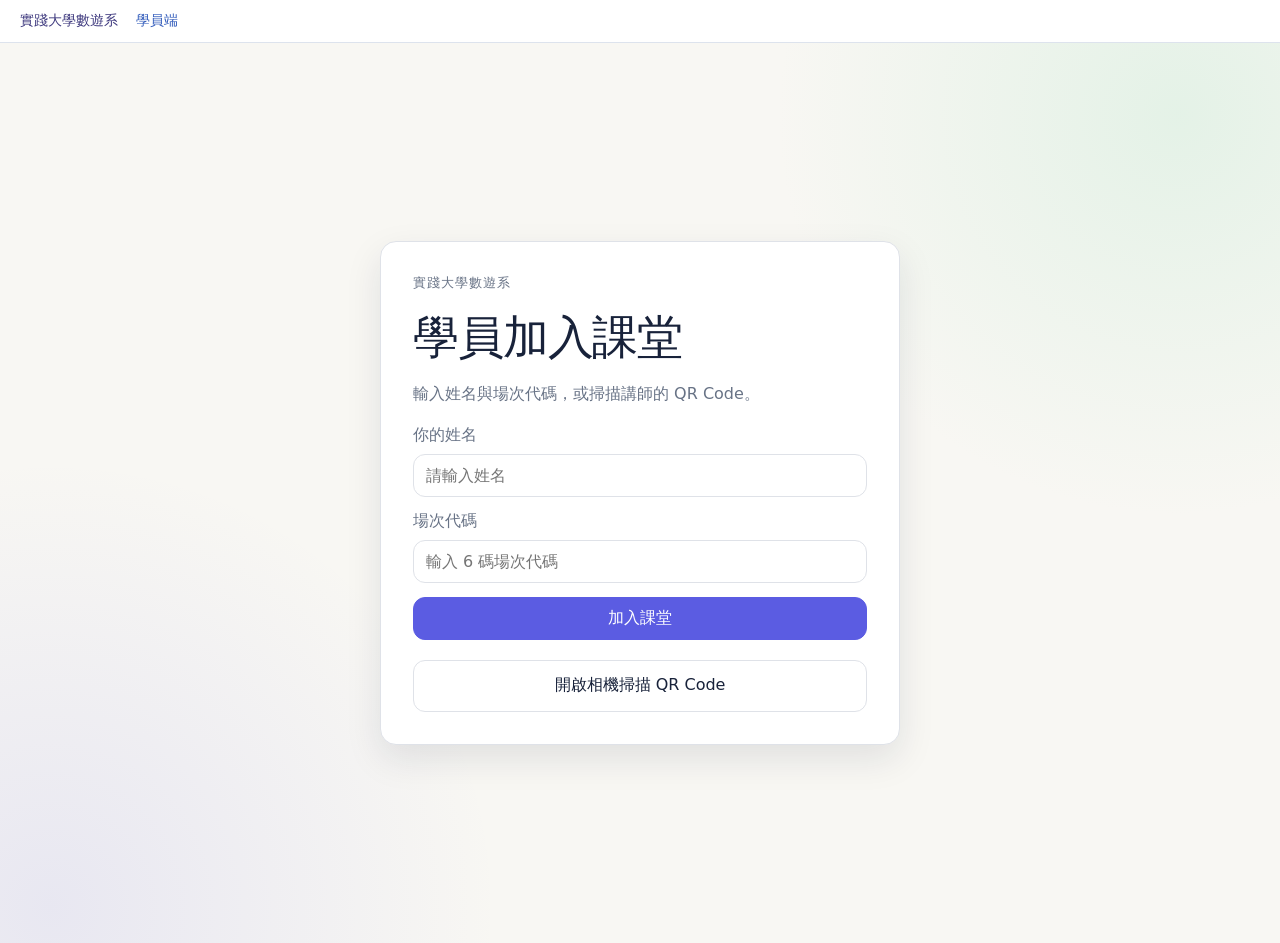
==== commit 27669704: "Hide help navigation on student pages" ====
--- a/index.html
+++ b/index.html
@@ -10,14 +10,14 @@
     <meta name="viewport" content="width=device-width, initial-scale=1.0" />
     <title>實踐大學數遊系｜InterAct 互動教學</title>
     <script defer src="./config.js"></script>
-    <script defer src="./web-loader.js?v=student-camera-6"></script>
-    <script defer src="./web-presenter.js?v=student-camera-6"></script>
+    <script defer src="./web-loader.js?v=1fb1c9629339"></script>
+    <script defer src="./web-presenter.js?v=1fb1c9629339"></script>
     <script defer src="./vendor/jsQR.js"></script>
-    <script defer src="./assets/index-IaEKBqgW.js?v=student-camera-6"></script>
+    <script defer src="./assets/index-IaEKBqgW.js?v=1fb1c9629339"></script>
     <link rel="stylesheet" href="./assets/index-Dt1FxeBf.css">
-  <link rel="stylesheet" href="./web.css?v=student-camera-6"></head>
+  <link rel="stylesheet" href="./web.css?v=1fb1c9629339"></head>
   <body>
-    <nav class="web-navigation" aria-label="網頁導覽"><strong class="department-brand">實踐大學數遊系</strong><a class="teacher-nav-link" href="#/presenter/new">講師端</a><a href="#/">學員端</a><a href="./使用說明.html" target="_blank" rel="noopener">使用說明</a></nav><div id="root"></div>+    <nav class="web-navigation" aria-label="網頁導覽"><strong class="department-brand">實踐大學數遊系</strong><a class="teacher-nav-link" href="#/presenter/new">講師端</a><a href="#/">學員端</a><a class="teacher-help-link" href="./使用說明.html" target="_blank" rel="noopener">使用說明</a></nav><div id="root"></div> 
   </body>
 </html>
--- a/web.css
+++ b/web.css
@@ -36,7 +36,8 @@
 .web-pip .web-qr-panel .qr-box svg { width:172px; }
 .web-pip .web-qr-panel { padding:10px; }
 .web-pip .web-session-code { padding:5px; }
-[data-web-role="student"] .teacher-nav-link { display:none; }
+[data-web-role="student"] .teacher-nav-link,
+[data-web-role="student"] .teacher-help-link { display:none; }
 .form-panel form { display:grid; gap:14px; }
 .web-student-entry { gap:18px; }
 .web-scanner { position:fixed; inset:10vh max(16px,calc((100vw - 540px)/2)); z-index:5000; overflow:auto; background:#fff; padding:20px; border:1px solid #dfe3ef; border-radius:18px; box-shadow:0 0 0 100vmax #10162b99; }
